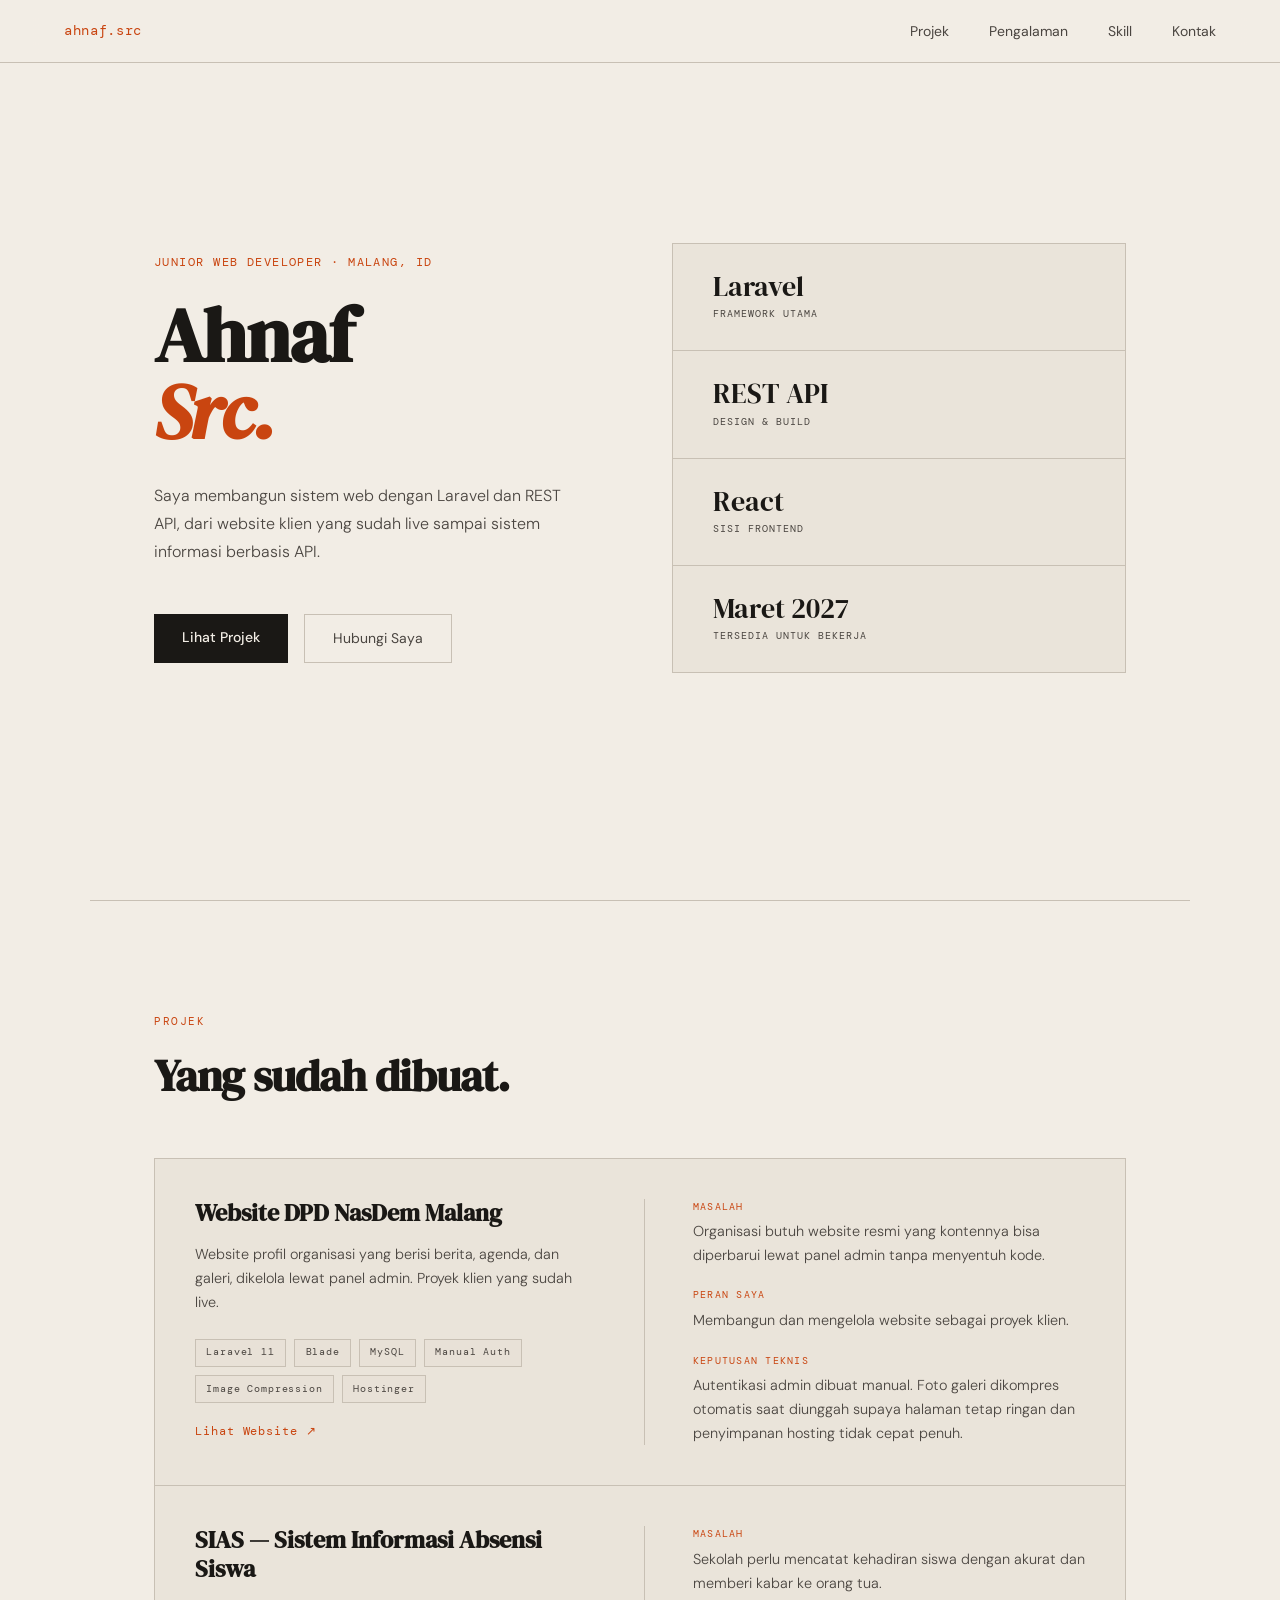
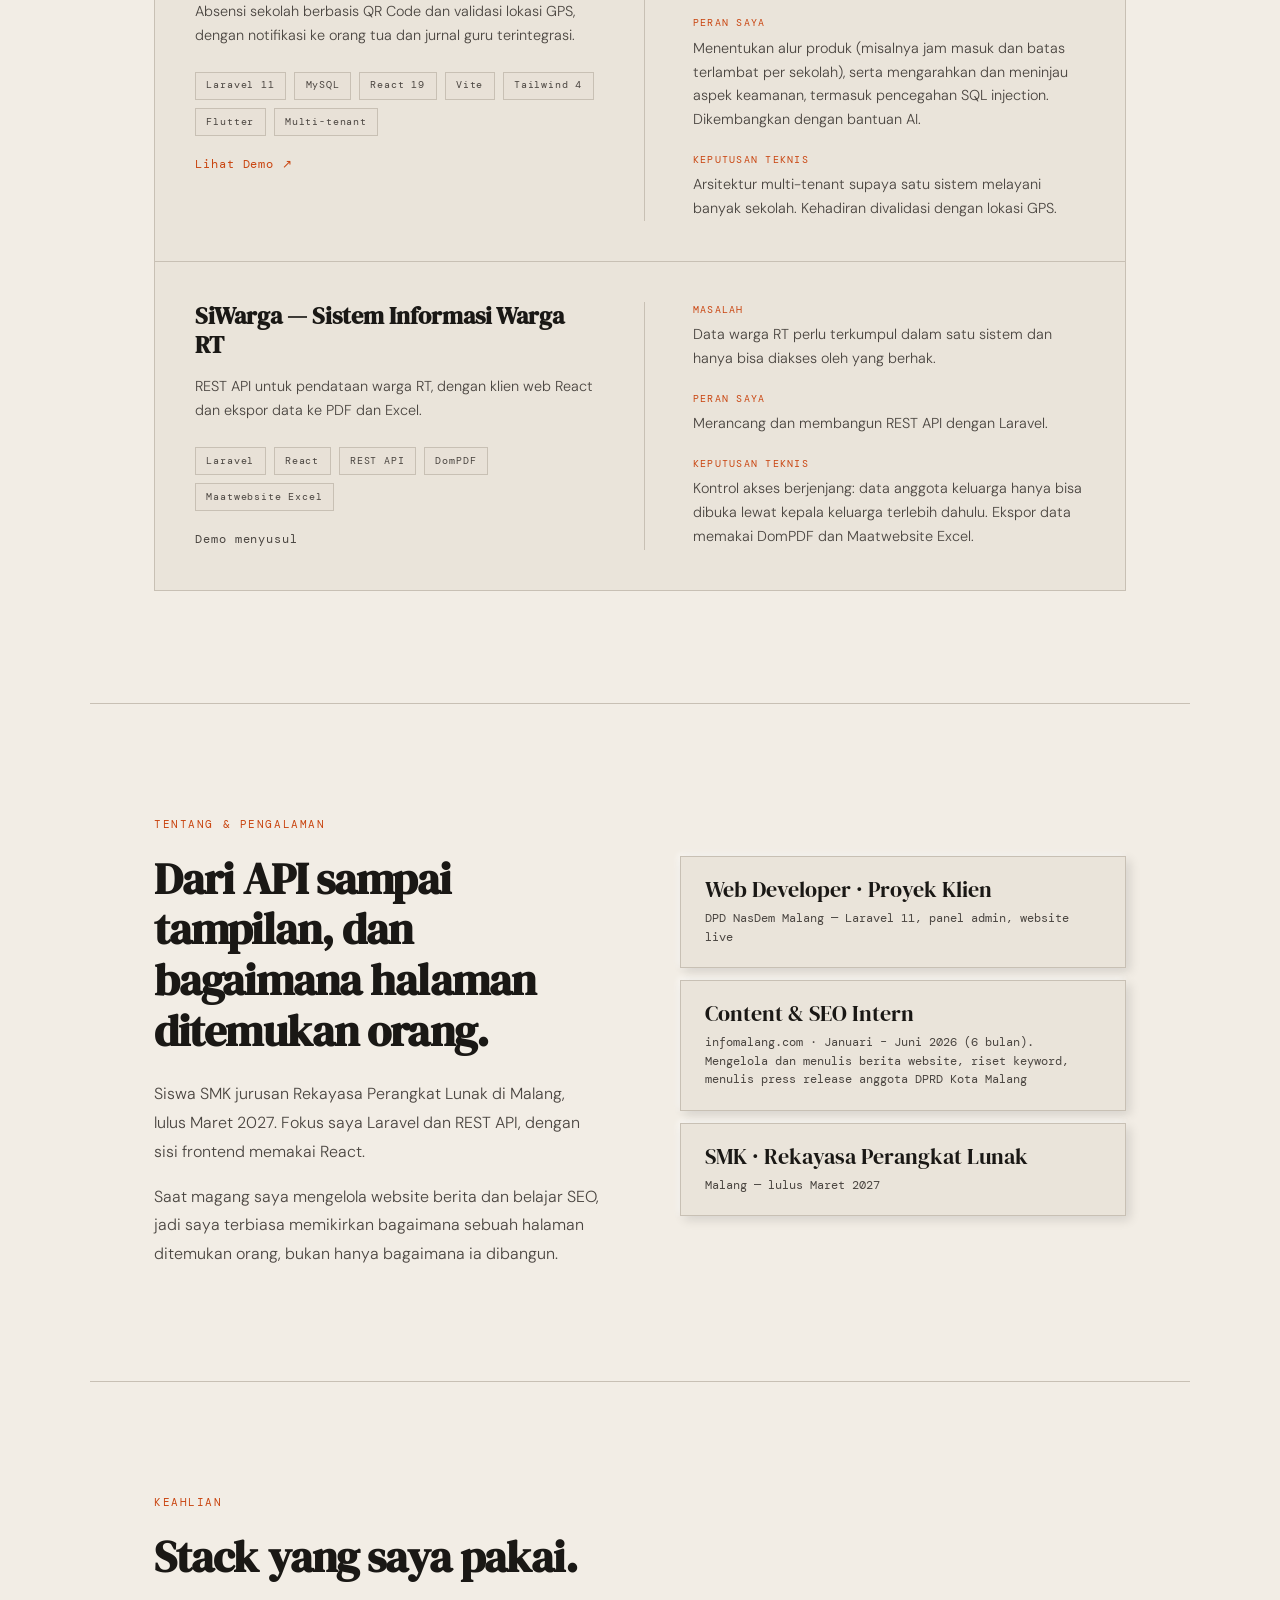
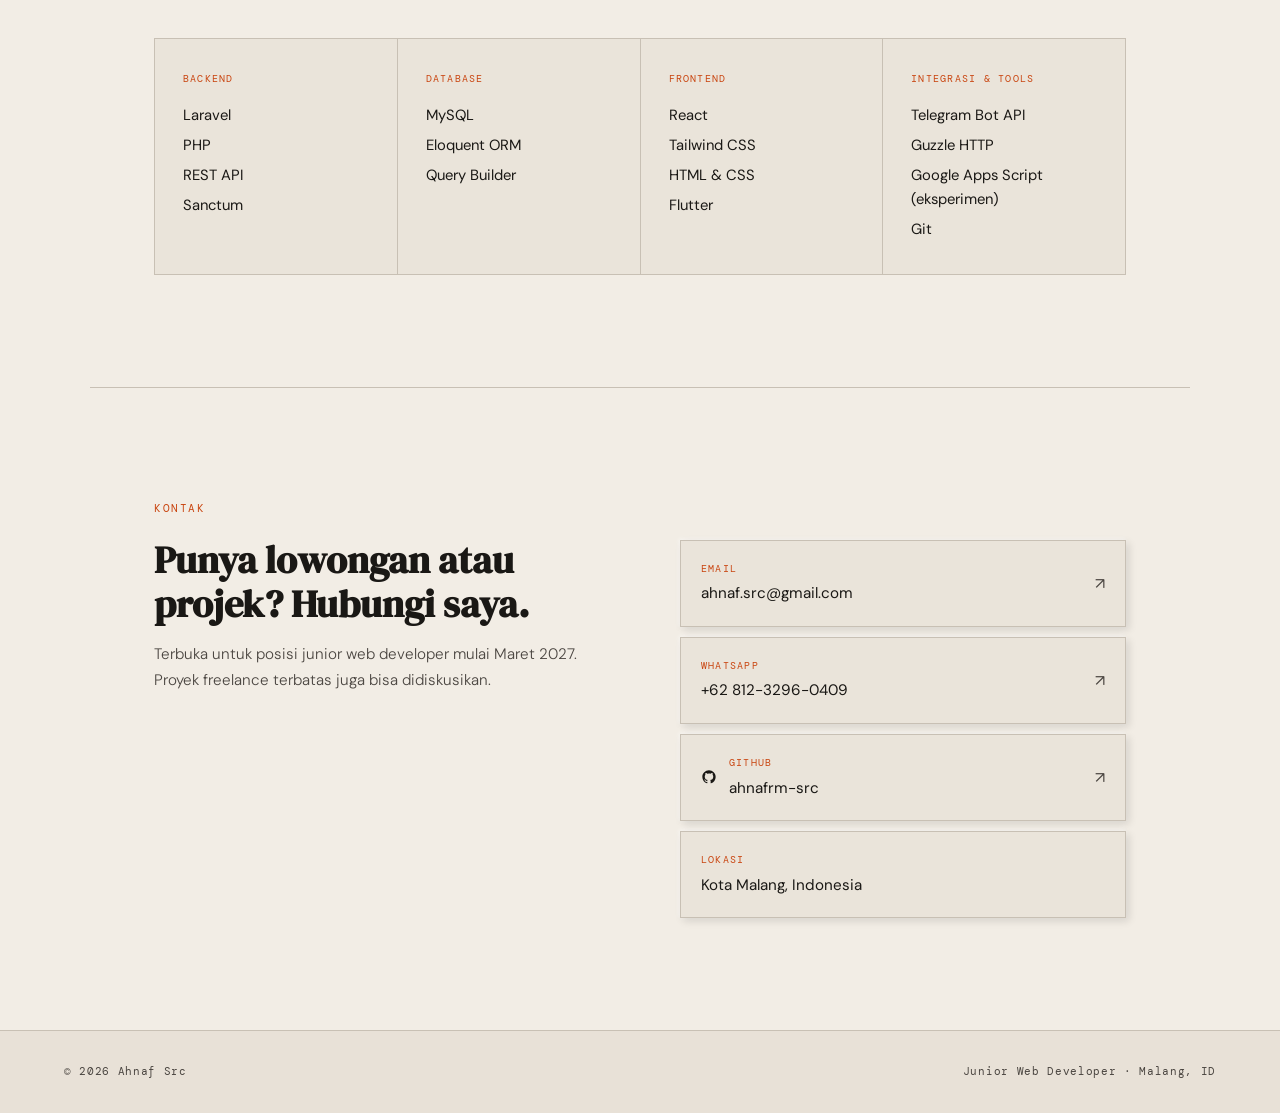
==== index.html @ ee0027e0 "Remove unused project images and update text" ====
<!DOCTYPE html>
<html lang="id">
<head>
  <meta charset="UTF-8" />
  <meta name="viewport" content="width=device-width, initial-scale=1.0" />
  <title>Ahnaf Src — Junior Web Developer</title>
  <link rel="icon" href="data:image/svg+xml,%3Csvg xmlns='http://www.w3.org/2000/svg' viewBox='0 0 32 32'%3E%3Crect width='32' height='32' fill='%23C94510'/%3E%3Ctext x='16' y='23' font-size='20' text-anchor='middle' fill='%23F2EDE5' font-family='serif'%3Ea%3C/text%3E%3C/svg%3E">
  <meta name="theme-color" content="#F2EDE5">
  <link href="https://fonts.googleapis.com/css2?family=DM+Serif+Display:ital@0;1&family=DM+Mono:wght@400;500&family=DM+Sans:ital,opsz,wght@0,9..40,300;0,9..40,400;0,9..40,500;1,9..40,300&display=swap" rel="stylesheet">
  <meta name="description" content="Ahnaf — Junior Web Developer dari Malang. Membangun sistem web dengan Laravel dan REST API. Tersedia untuk bekerja mulai Maret 2027.">
  <link rel="canonical" href="https://ahnafrm-src.github.io/portofolio/">
  <meta property="og:type" content="website">
  <meta property="og:url" content="https://ahnafrm-src.github.io/portofolio/">
  <meta property="og:title" content="Ahnaf Src — Junior Web Developer">
  <meta property="og:description" content="Junior Web Developer · Laravel · REST API · Malang, ID">
  <!-- TODO: buat gambar 1200x630 (nama + "Junior Web Developer"), simpan sebagai og-image.png di folder yang sama, lalu hapus tanda komentar baris di bawah.
  <meta property="og:image" content="https://ahnafrm-src.github.io/portofolio/og-image.png">
  <meta name="twitter:card" content="summary_large_image">
  -->
  <link rel="stylesheet" href="style.css">
</head>
<body>

  <nav>
    <a class="nav-logo" href="#home">ahnaf.src</a>
    <div class="nav-links">
      <a href="#projects">Projek</a>
      <a href="#experience">Pengalaman</a>
      <a href="#skills">Skill</a>
      <a href="#contact">Kontak</a>
    </div>
    <button class="hamburger" id="hamburger" aria-label="Toggle menu">
      <span></span><span></span><span></span>
    </button>
  </nav>

  <div class="mobile-menu" id="mobileMenu">
    <a href="#projects" class="mobile-link">Projek</a>
    <a href="#experience" class="mobile-link">Pengalaman</a>
    <a href="#skills" class="mobile-link">Skill</a>
    <a href="#contact" class="mobile-link">Kontak</a>
  </div>

  <!-- HERO -->
  <section id="home">
    <div class="hero-left">
      <p class="hero-label">Junior Web Developer · Malang, ID</p>
      <h1 class="hero-name">
        Ahnaf
        <em>Src.</em>
      </h1>
      <p class="hero-desc">Saya membangun sistem web dengan Laravel dan REST API, dari website klien yang sudah live sampai sistem informasi berbasis API.</p>
      <div class="hero-cta">
        <a href="#projects" class="btn-primary">Lihat Projek</a>
        <a href="#contact" class="btn-ghost">Hubungi Saya</a>
        <!-- TODO: kalau CV sudah ada, taruh file sebagai cv.pdf di folder ini lalu hapus tanda komentar baris di bawah.
        <a href="cv.pdf" class="btn-ghost" download>Unduh CV</a>
        -->
      </div>
    </div>

    <div class="hero-right">
      <div class="hero-stat">
        <div class="hero-stat-num">Laravel</div>
        <div class="hero-stat-label">Framework Utama</div>
      </div>
      <div class="hero-stat">
        <div class="hero-stat-num">REST API</div>
        <div class="hero-stat-label">Design & Build</div>
      </div>
      <div class="hero-stat">
        <div class="hero-stat-num">React</div>
        <div class="hero-stat-label">Sisi Frontend</div>
      </div>
      <div class="hero-stat">
        <div class="hero-stat-num">Maret 2027</div>
        <div class="hero-stat-label">Tersedia untuk Bekerja</div>
      </div>
    </div>
  </section>

  <div class="divider"></div>

  <!-- PROJECTS -->
  <section id="projects">
    <div class="projects-header reveal">
      <div>
        <p class="section-label">Projek</p>
        <h2 class="section-title">Yang sudah dibuat.</h2>
      </div>
    </div>
    <div class="projects-grid reveal">

      <article class="project-card">
        <div class="project-main">
          <h3 class="project-title">Website DPD NasDem Malang</h3>
          <p class="project-desc">Website profil organisasi yang berisi berita, agenda, dan galeri, dikelola lewat panel admin. Proyek klien yang sudah live.</p>
          <div class="project-tags">
            <span class="tag">Laravel 11</span>
            <span class="tag">Blade</span>
            <span class="tag">MySQL</span>
            <span class="tag">Manual Auth</span>
            <span class="tag">Image Compression</span>
            <span class="tag">Hostinger</span>
          </div>
          <a href="https://nasdemkotamalang.com/" target="_blank" rel="noopener" class="project-link">Lihat Website ↗</a>
        </div>
        <dl class="project-meta">
          <div>
            <dt>Masalah</dt>
            <dd>Organisasi butuh website resmi yang kontennya bisa diperbarui lewat panel admin tanpa menyentuh kode.</dd>
          </div>
          <div>
            <dt>Peran saya</dt>
            <dd>Membangun dan mengelola website sebagai proyek klien.</dd>
          </div>
          <div>
            <dt>Keputusan teknis</dt>
            <dd>Autentikasi admin dibuat manual. Foto galeri dikompres otomatis saat diunggah supaya halaman tetap ringan dan penyimpanan hosting tidak cepat penuh.</dd>
          </div>
        </dl>
      </article>

      <article class="project-card">
        <div class="project-main">
          <h3 class="project-title">SIAS — Sistem Informasi Absensi Siswa</h3>
          <p class="project-desc">Absensi sekolah berbasis QR Code dan validasi lokasi GPS, dengan notifikasi ke orang tua dan jurnal guru terintegrasi.</p>
          <div class="project-tags">
            <span class="tag">Laravel 11</span>
            <span class="tag">MySQL</span>
            <span class="tag">React 19</span>
            <span class="tag">Vite</span>
            <span class="tag">Tailwind 4</span>
            <span class="tag">Flutter</span>
            <span class="tag">Multi-tenant</span>
          </div>
          <a href="https://sias-gilt.vercel.app" target="_blank" rel="noopener" class="project-link">Lihat Demo ↗</a>
        </div>
        <dl class="project-meta">
          <div>
            <dt>Masalah</dt>
            <dd>Sekolah perlu mencatat kehadiran siswa dengan akurat dan memberi kabar ke orang tua.</dd>
          </div>
          <div>
            <dt>Peran saya</dt>
            <dd>Menentukan alur produk (misalnya jam masuk dan batas terlambat per sekolah), serta mengarahkan dan meninjau aspek keamanan, termasuk pencegahan SQL injection. Dikembangkan dengan bantuan AI.</dd>
          </div>
          <div>
            <dt>Keputusan teknis</dt>
            <dd>Arsitektur multi-tenant supaya satu sistem melayani banyak sekolah. Kehadiran divalidasi dengan lokasi GPS.</dd>
          </div>
        </dl>
      </article>

      <article class="project-card">
        <div class="project-main">
          <h3 class="project-title">SiWarga — Sistem Informasi Warga RT</h3>
          <p class="project-desc">REST API untuk pendataan warga RT, dengan klien web React dan ekspor data ke PDF dan Excel.</p>
          <div class="project-tags">
            <span class="tag">Laravel</span>
            <span class="tag">React</span>
            <span class="tag">REST API</span>
            <span class="tag">DomPDF</span>
            <span class="tag">Maatwebsite Excel</span>
          </div>
          <span class="project-status">Demo menyusul</span>
        </div>
        <dl class="project-meta">
          <div>
            <dt>Masalah</dt>
            <dd>Data warga RT perlu terkumpul dalam satu sistem dan hanya bisa diakses oleh yang berhak.</dd>
          </div>
          <div>
            <dt>Peran saya</dt>
            <dd>Merancang dan membangun REST API dengan Laravel.</dd>
          </div>
          <div>
            <dt>Keputusan teknis</dt>
            <dd>Kontrol akses berjenjang: data anggota keluarga hanya bisa dibuka lewat kepala keluarga terlebih dahulu. Ekspor data memakai DomPDF dan Maatwebsite Excel.</dd>
          </div>
        </dl>
      </article>

    </div>
  </section>

  <div class="divider"></div>

  <!-- ABOUT + EXPERIENCE -->
  <section id="experience">
    <div class="about-left reveal">
      <p class="section-label">Tentang & Pengalaman</p>
      <h2 class="section-title">Dari API sampai tampilan, dan bagaimana halaman ditemukan orang.</h2>
      <p class="about-text">Siswa SMK jurusan Rekayasa Perangkat Lunak di Malang, lulus Maret 2027. Fokus saya Laravel dan REST API, dengan sisi frontend memakai React.</p>
      <p class="about-text">Saat magang saya mengelola website berita dan belajar SEO, jadi saya terbiasa memikirkan bagaimana sebuah halaman ditemukan orang, bukan hanya bagaimana ia dibangun.</p>
    </div>
    <div class="about-right reveal">
      <div class="stat-row">
        <div class="stat-item">
          <div class="stat-number">Web Developer · Proyek Klien</div>
          <div class="stat-desc">DPD NasDem Malang — Laravel 11, panel admin, website live</div>
        </div>
        <div class="stat-item">
          <div class="stat-number">Content & SEO Intern</div>
          <div class="stat-desc">infomalang.com · Januari – Juni 2026 (6 bulan). Mengelola dan menulis berita website, riset keyword, menulis press release anggota DPRD Kota Malang</div>
        </div>
        <div class="stat-item">
          <div class="stat-number">SMK · Rekayasa Perangkat Lunak</div>
          <div class="stat-desc">Malang — lulus Maret 2027</div>
        </div>
      </div>
    </div>
  </section>

  <div class="divider"></div>

  <!-- SKILLS -->
  <section id="skills">
    <div class="skills-header reveal">
      <p class="section-label">Keahlian</p>
      <h2 class="section-title">Stack yang saya pakai.</h2>
    </div>
    <div class="skills-grid reveal">
      <div class="skill-card">
        <p class="skill-category">Backend</p>
        <div class="skill-items">
          <span class="skill-item">Laravel</span>
          <span class="skill-item">PHP</span>
          <span class="skill-item">REST API</span>
          <span class="skill-item">Sanctum</span>
        </div>
      </div>
      <div class="skill-card">
        <p class="skill-category">Database</p>
        <div class="skill-items">
          <span class="skill-item">MySQL</span>
          <span class="skill-item">Eloquent ORM</span>
          <span class="skill-item">Query Builder</span>
        </div>
      </div>
      <div class="skill-card">
        <p class="skill-category">Frontend</p>
        <div class="skill-items">
          <span class="skill-item">React</span>
          <span class="skill-item">Tailwind CSS</span>
          <span class="skill-item">HTML & CSS</span>
          <span class="skill-item">Flutter</span>
        </div>
      </div>
      <div class="skill-card">
        <p class="skill-category">Integrasi & Tools</p>
        <div class="skill-items">
          <span class="skill-item">Telegram Bot API</span>
          <span class="skill-item">Guzzle HTTP</span>
          <span class="skill-item">Google Apps Script (eksperimen)</span>
          <span class="skill-item">Git</span>
        </div>
      </div>
    </div>
  </section>

  <div class="divider"></div>

  <!-- CONTACT -->
  <section id="contact">
    <div class="reveal">
      <p class="section-label">Kontak</p>
      <h2 class="contact-title">Punya lowongan atau projek? Hubungi saya.</h2>
      <p class="contact-sub">Terbuka untuk posisi junior web developer mulai Maret 2027. Proyek freelance terbatas juga bisa didiskusikan.</p>
    </div>
    <div class="contact-links reveal">

      <a href="mailto:ahnaf.src@gmail.com" class="contact-link">
        <div>
          <span class="link-label">Email</span>
          <span class="link-value">ahnaf.src@gmail.com</span>
        </div>
        <span class="link-arrow">↗</span>
      </a>

      <a href="https://wa.me/6281232960409" target="_blank" rel="noopener" class="contact-link">
        <div>
          <span class="link-label">WhatsApp</span>
          <span class="link-value">+62 812-3296-0409</span>
        </div>
        <span class="link-arrow">↗</span>
      </a>

      <a href="https://github.com/ahnafrm-src" target="_blank" rel="noopener" class="contact-link">
        <div style="display:flex;align-items:center;gap:0.75rem;">
          <svg width="16" height="16" viewBox="0 0 24 24" fill="currentColor"><path d="M12 2C6.477 2 2 6.477 2 12c0 4.418 2.865 8.166 6.839 9.489.5.092.682-.217.682-.482 0-.237-.009-.868-.013-1.703-2.782.604-3.369-1.342-3.369-1.342-.454-1.155-1.11-1.463-1.11-1.463-.908-.62.069-.608.069-.608 1.003.07 1.531 1.03 1.531 1.03.892 1.529 2.341 1.087 2.91.832.092-.647.35-1.088.636-1.338-2.22-.253-4.555-1.11-4.555-4.943 0-1.091.39-1.984 1.029-2.683-.103-.253-.446-1.27.098-2.647 0 0 .84-.269 2.75 1.025A9.578 9.578 0 0 1 12 6.836c.85.004 1.705.114 2.504.336 1.909-1.294 2.747-1.025 2.747-1.025.546 1.377.202 2.394.1 2.647.64.699 1.028 1.592 1.028 2.683 0 3.842-2.339 4.687-4.566 4.935.359.309.678.919.678 1.852 0 1.336-.012 2.415-.012 2.743 0 .267.18.579.688.481C19.138 20.163 22 16.418 22 12c0-5.523-4.477-10-10-10z"/></svg>
          <div>
            <span class="link-label">GitHub</span>
            <span class="link-value">ahnafrm-src</span>
          </div>
        </div>
        <span class="link-arrow">↗</span>
      </a>

      <div class="contact-link" style="cursor:default;">
        <div>
          <span class="link-label">Lokasi</span>
          <span class="link-value">Kota Malang, Indonesia</span>
        </div>
      </div>

    </div>
  </section>

  <footer>
    <span class="footer-copy">© 2026 Ahnaf Src</span>
    <span class="footer-copy">Junior Web Developer · Malang, ID</span>
  </footer>

  <script src="script.js"></script>
</body>
</html>
---- style.css ----
*, *::before, *::after { box-sizing: border-box; margin: 0; padding: 0; }

:root {
  --bg: #F2EDE5;
  --bg2: #E8E1D7;
  --ink: #1A1815;
  --ink-muted: #4A4540;
  --accent: #C94510;
  --border: #C8C0B4;
  --card: #EAE4DA;
  --card-deep: #DDD5C8;
  --nav-bg: rgba(242, 237, 229, 0.92);
}

html { scroll-behavior: smooth; }

body {
  font-family: 'DM Sans', sans-serif;
  background: var(--bg);
  color: var(--ink);
  font-size: 16px;
  line-height: 1.6;
  -webkit-font-smoothing: antialiased;
  overflow-x: hidden;
}

nav {
  position: fixed; top: 0; left: 0; right: 0;
  z-index: 100;
  display: flex; justify-content: space-between; align-items: center;
  padding: 1.25rem 4rem;
  background: var(--nav-bg);
  backdrop-filter: blur(16px);
  -webkit-backdrop-filter: blur(16px);
  border-bottom: 1px solid var(--border);
}

.nav-logo {
  font-family: 'DM Mono', monospace;
  font-size: 0.85rem;
  letter-spacing: 0.05em;
  color: var(--accent);
  text-decoration: none;
}

.nav-links { display: flex; gap: 2.5rem; margin-left: auto; }
.nav-links a {
  font-size: 0.875rem;
  color: var(--ink-muted);
  text-decoration: none;
  transition: color 0.2s;
}
.nav-links a:hover { color: var(--ink); }

section { padding: 7rem 4rem; max-width: 1100px; margin: 0 auto; scroll-margin-top: 4rem; }

#home {
  min-height: 100vh;
  display: grid;
  grid-template-columns: 1fr 1fr;
  align-items: center;
  gap: 4rem;
  padding-top: 8rem;
  max-width: 1100px;
}

.hero-left { display: flex; flex-direction: column; }

.hero-label {
  font-family: 'DM Mono', monospace;
  font-size: 0.75rem;
  letter-spacing: 0.12em;
  color: var(--accent);
  text-transform: uppercase;
  margin-bottom: 1.5rem;
  opacity: 0;
  animation: fadeUp 0.6s 0.1s ease forwards;
}

.hero-name {
  font-family: 'DM Serif Display', serif;
  font-size: clamp(3.5rem, 6vw, 5.5rem);
  line-height: 1.0;
  letter-spacing: -0.02em;
  color: var(--ink);
  opacity: 0;
  animation: fadeUp 0.6s 0.2s ease forwards;
}

.hero-name em {
  font-style: italic;
  color: var(--accent);
  display: block;
}

.hero-desc {
  margin-top: 2rem;
  max-width: 420px;
  font-size: 1rem;
  font-weight: 300;
  color: var(--ink-muted);
  line-height: 1.75;
  opacity: 0;
  animation: fadeUp 0.6s 0.35s ease forwards;
}

.hero-cta {
  margin-top: 3rem;
  display: flex; flex-wrap: wrap; gap: 1rem;
  opacity: 0;
  animation: fadeUp 0.6s 0.5s ease forwards;
}

.hero-right {
  opacity: 0;
  animation: fadeUp 0.6s 0.4s ease forwards;
  display: flex;
  flex-direction: column;
  gap: 1px;
  background: var(--border);
  border: 1px solid var(--border);
}

.hero-stat {
  background: var(--card);
  padding: 1.75rem 2.5rem;
  transition: background 0.2s;
  position: relative;
  overflow: hidden;
}

.hero-stat::before {
  content: '';
  position: absolute;
  top: 0; left: 0;
  width: 3px; height: 100%;
  background: var(--accent);
  transform: scaleY(0);
  transform-origin: bottom;
  transition: transform 0.3s ease;
}

.hero-stat:hover::before { transform: scaleY(1); }
.hero-stat:hover { background: var(--card-deep); }

.hero-stat-num {
  font-family: 'DM Serif Display', serif;
  font-size: 1.75rem;
  color: var(--ink);
  line-height: 1;
}

.hero-stat-label {
  font-family: 'DM Mono', monospace;
  font-size: 0.62rem;
  color: var(--ink-muted);
  letter-spacing: 0.1em;
  text-transform: uppercase;
  margin-top: 0.4rem;
}

.btn-primary {
  display: inline-block;
  padding: 0.75rem 1.75rem;
  background: var(--ink);
  color: var(--bg);
  font-size: 0.875rem;
  font-weight: 500;
  text-decoration: none;
  transition: background 0.2s, transform 0.15s, color 0.2s;
}
.btn-primary:hover { background: var(--accent); color: #fff; transform: translateY(-1px); }

.btn-ghost {
  display: inline-block;
  padding: 0.75rem 1.75rem;
  border: 1px solid var(--border);
  color: var(--ink-muted);
  font-size: 0.875rem;
  text-decoration: none;
  transition: border-color 0.2s, color 0.2s;
}
.btn-ghost:hover { border-color: var(--ink); color: var(--ink); }

.divider {
  width: 100%; height: 1px;
  background: var(--border);
  max-width: 1100px;
  margin: 0 auto;
}

#experience {
  display: grid;
  grid-template-columns: 1fr 1fr;
  gap: 5rem;
  align-items: start;
}

.section-label {
  font-family: 'DM Mono', monospace;
  font-size: 0.7rem;
  letter-spacing: 0.14em;
  color: var(--accent);
  text-transform: uppercase;
  margin-bottom: 1.25rem;
}

.section-title {
  font-family: 'DM Serif Display', serif;
  font-size: clamp(2rem, 3.5vw, 2.75rem);
  line-height: 1.15;
  letter-spacing: -0.02em;
}

.about-text {
  font-size: 1rem;
  font-weight: 300;
  color: var(--ink-muted);
  line-height: 1.8;
  margin-top: 1.5rem;
}
.about-text + .about-text { margin-top: 1rem; }

.about-right { padding-top: 2.5rem; }

.stat-row { display: flex; flex-direction: column; gap: 0.75rem; }

.stat-item {
  padding: 1.25rem 1.5rem;
  background: var(--card);
  box-shadow:
    4px 4px 10px rgba(0,0,0,0.12),
    -2px -2px 6px rgba(255,255,255,0.6);
  border: 1px solid var(--border);
  transition: box-shadow 0.3s;
}

.stat-item:hover {
  box-shadow:
    inset 3px 3px 8px rgba(0,0,0,0.15),
    inset -2px -2px 5px rgba(255,255,255,0.5);
}

.stat-number {
  font-family: 'DM Serif Display', serif;
  font-size: 1.4rem;
  color: var(--ink);
  line-height: 1.2;
}

.stat-desc {
  font-family: 'DM Mono', monospace;
  font-size: 0.72rem;
  color: var(--ink-muted);
  margin-top: 0.4rem;
  line-height: 1.6;
}

.skills-header { margin-bottom: 3.5rem; }

.skills-grid {
  display: grid;
  grid-template-columns: repeat(4, 1fr);
  gap: 1px;
  background: var(--border);
  border: 1px solid var(--border);
}

.skill-card {
  background: var(--card);
  padding: 2rem 1.75rem;
  transition: background 0.25s;
  position: relative;
  overflow: hidden;
}

.skill-card::after {
  content: '';
  position: absolute;
  inset: 0;
  background: radial-gradient(circle at 50% 0%, rgba(201,69,16,0.07), transparent 70%);
  pointer-events: none;
  opacity: 0;
  transition: opacity 0.3s;
}

.skill-card:hover { background: var(--card-deep); }
.skill-card:hover::after { opacity: 1; }

.skill-category {
  font-family: 'DM Mono', monospace;
  font-size: 0.65rem;
  letter-spacing: 0.12em;
  color: var(--accent);
  text-transform: uppercase;
  margin-bottom: 1rem;
}

.skill-items { display: flex; flex-direction: column; gap: 0.4rem; }

.skill-item {
  font-size: 0.925rem;
  color: var(--ink);
}

.projects-header {
  display: flex;
  justify-content: space-between;
  align-items: flex-end;
  margin-bottom: 3.5rem;
}

.projects-grid {
  display: grid;
  grid-template-columns: 1fr;
  gap: 1px;
  background: var(--border);
  border: 1px solid var(--border);
}

.project-card {
  background: var(--card);
  padding: 2.5rem;
  display: grid;
  grid-template-columns: 1fr 1.1fr;
  gap: 2rem 3rem;
  transition: background 0.2s;
  position: relative;
  overflow: hidden;
}

.project-card:hover { background: var(--card-deep); }
.project-card::before {
  content: '';
  position: absolute;
  top: 0; left: 0; right: 0;
  height: 2px;
  background: var(--accent);
  transform: scaleX(0);
  transform-origin: left;
  transition: transform 0.3s ease;
}
.project-card:hover::before { transform: scaleX(1); }

.project-main {
  display: flex;
  flex-direction: column;
  gap: 1rem;
}

.project-shots {
  grid-column: 1 / -1;
  display: grid;
  grid-template-columns: repeat(2, 1fr);
  gap: 1.5rem;
}
.project-shots.single { grid-template-columns: 1fr; }
.project-shots figure { margin: 0; }

.shot {
  display: block;
  border: 1px solid var(--border);
  background: var(--bg2);
  text-decoration: none;
  transition: border-color 0.2s;
}
.shot:hover { border-color: var(--accent); }

.shot-bar {
  display: flex;
  gap: 6px;
  padding: 0.5rem 0.75rem;
  border-bottom: 1px solid var(--border);
  background: var(--bg2);
}
.shot-bar span {
  width: 8px; height: 8px;
  border-radius: 50%;
  background: var(--border);
}

.shot img {
  display: block;
  width: 100%;
  height: auto;
  aspect-ratio: 2 / 1;
  object-fit: cover;
  object-position: top;
}
.project-shots.single .shot img { aspect-ratio: 21 / 9; }

.project-shots figcaption {
  font-family: 'DM Mono', monospace;
  font-size: 0.65rem;
  letter-spacing: 0.1em;
  text-transform: uppercase;
  color: var(--ink-muted);
  margin-top: 0.6rem;
}

.project-title {
  font-family: 'DM Serif Display', serif;
  font-size: 1.5rem;
  line-height: 1.2;
}

.project-desc {
  font-size: 0.9rem;
  font-weight: 300;
  color: var(--ink-muted);
  line-height: 1.65;
}

.project-tags { display: flex; flex-wrap: wrap; gap: 0.5rem; margin-top: 0.5rem; }

.tag {
  font-family: 'DM Mono', monospace;
  font-size: 0.65rem;
  letter-spacing: 0.08em;
  padding: 0.3rem 0.65rem;
  border: 1px solid var(--border);
  color: var(--ink-muted);
  background: var(--bg2);
}

.project-link {
  display: inline-flex;
  align-items: center;
  font-family: 'DM Mono', monospace;
  font-size: 0.72rem;
  letter-spacing: 0.08em;
  color: var(--accent);
  text-decoration: none;
  margin-top: 0.25rem;
  transition: opacity 0.2s;
}
.project-link:hover { opacity: 0.7; }

.project-status {
  font-family: 'DM Mono', monospace;
  font-size: 0.72rem;
  letter-spacing: 0.08em;
  color: var(--ink-muted);
  margin-top: 0.25rem;
}

.project-meta {
  display: flex;
  flex-direction: column;
  gap: 1.25rem;
  padding-left: 3rem;
  border-left: 1px solid var(--border);
}

.project-meta dt {
  font-family: 'DM Mono', monospace;
  font-size: 0.65rem;
  letter-spacing: 0.12em;
  color: var(--accent);
  text-transform: uppercase;
  margin-bottom: 0.3rem;
}

.project-meta dd {
  font-size: 0.9rem;
  font-weight: 300;
  color: var(--ink-muted);
  line-height: 1.65;
}

#contact {
  display: grid;
  grid-template-columns: 1fr 1fr;
  gap: 5rem;
  align-items: start;
}

.contact-title {
  font-family: 'DM Serif Display', serif;
  font-size: clamp(2rem, 3vw, 2.5rem);
  line-height: 1.15;
  margin-top: 1.25rem;
}

.contact-sub {
  margin-top: 1rem;
  font-size: 0.95rem;
  font-weight: 300;
  color: var(--ink-muted);
  line-height: 1.7;
}

.contact-links { display: flex; flex-direction: column; gap: 0.6rem; padding-top: 2.5rem; }

.contact-link {
  display: flex;
  align-items: center;
  gap: 1rem;
  text-decoration: none;
  color: var(--ink);
  padding: 1.25rem 1.25rem;
  background: var(--card);
  box-shadow:
    3px 3px 8px rgba(0,0,0,0.12),
    -1px -1px 4px rgba(255,255,255,0.6);
  border: 1px solid var(--border);
  transition: all 0.25s;
}

.contact-link:hover {
  box-shadow:
    inset 3px 3px 8px rgba(0,0,0,0.15),
    inset -1px -1px 4px rgba(255,255,255,0.5);
  color: var(--accent);
}

.contact-link:hover .link-arrow { transform: translate(3px, -3px); color: var(--accent); }

.link-label {
  font-family: 'DM Mono', monospace;
  font-size: 0.65rem;
  letter-spacing: 0.12em;
  color: var(--accent);
  text-transform: uppercase;
  display: block;
  margin-bottom: 0.2rem;
}

.link-value { font-size: 0.95rem; font-weight: 400; }

.link-arrow {
  margin-left: auto;
  font-size: 1rem;
  color: var(--ink-muted);
  transition: transform 0.2s, color 0.2s;
  flex-shrink: 0;
}

footer {
  border-top: 1px solid var(--border);
  padding: 2rem 4rem;
  display: flex;
  justify-content: space-between;
  align-items: center;
  background: var(--bg2);
}

.footer-copy {
  font-family: 'DM Mono', monospace;
  font-size: 0.7rem;
  color: var(--ink-muted);
  letter-spacing: 0.06em;
}

@keyframes fadeUp {
  from { opacity: 0; transform: translateY(20px); }
  to   { opacity: 1; transform: translateY(0); }
}

.reveal {
  opacity: 0;
  transform: translateY(24px);
  transition: opacity 0.6s ease, transform 0.6s ease;
}
.reveal.visible { opacity: 1; transform: translateY(0); }

.hamburger {
  display: none;
  flex-direction: column;
  justify-content: center;
  gap: 5px;
  width: 36px; height: 36px;
  background: transparent;
  border: 1px solid var(--border);
  cursor: pointer;
  padding: 8px;
}
.hamburger span {
  display: block; width: 100%; height: 1.5px;
  background: var(--ink);
  transition: transform 0.3s, opacity 0.3s;
  transform-origin: center;
}
.hamburger.open span:nth-child(1) { transform: translateY(6.5px) rotate(45deg); }
.hamburger.open span:nth-child(2) { opacity: 0; }
.hamburger.open span:nth-child(3) { transform: translateY(-6.5px) rotate(-45deg); }

.mobile-menu {
  display: none;
  position: fixed;
  top: 61px; left: 0; right: 0;
  background: var(--bg);
  border-bottom: 1px solid var(--border);
  z-index: 99;
  flex-direction: column;
  padding: 1.5rem;
}
.mobile-menu.open { display: flex; }
.mobile-menu a {
  font-size: 1.1rem;
  color: var(--ink-muted);
  text-decoration: none;
  padding: 1rem 0;
  border-bottom: 1px solid var(--border);
  transition: color 0.2s;
}
.mobile-menu a:last-child { border-bottom: none; }
.mobile-menu a:hover { color: var(--ink); }

@media (max-width: 900px) {
  .project-card { grid-template-columns: 1fr; gap: 2rem; }
  .project-shots { grid-template-columns: 1fr; }
  .project-meta { padding-left: 0; border-left: none; border-top: 1px solid var(--border); padding-top: 1.5rem; }
}

@media (max-width: 768px) {
  nav { padding: 1.25rem 1.5rem; }
  .nav-links { display: none; }
  .hamburger { display: flex; }
  section { padding: 5rem 1.5rem; }
  #home { grid-template-columns: 1fr; min-height: auto; padding-bottom: 4rem; }
  .hero-right { margin-top: 2rem; }
  #experience, #contact { grid-template-columns: 1fr; gap: 3rem; }
  .skills-grid { grid-template-columns: repeat(2, 1fr); }
  .project-card { padding: 1.75rem; }
  footer { padding: 1.5rem; flex-direction: column; gap: 0.75rem; text-align: center; }
}
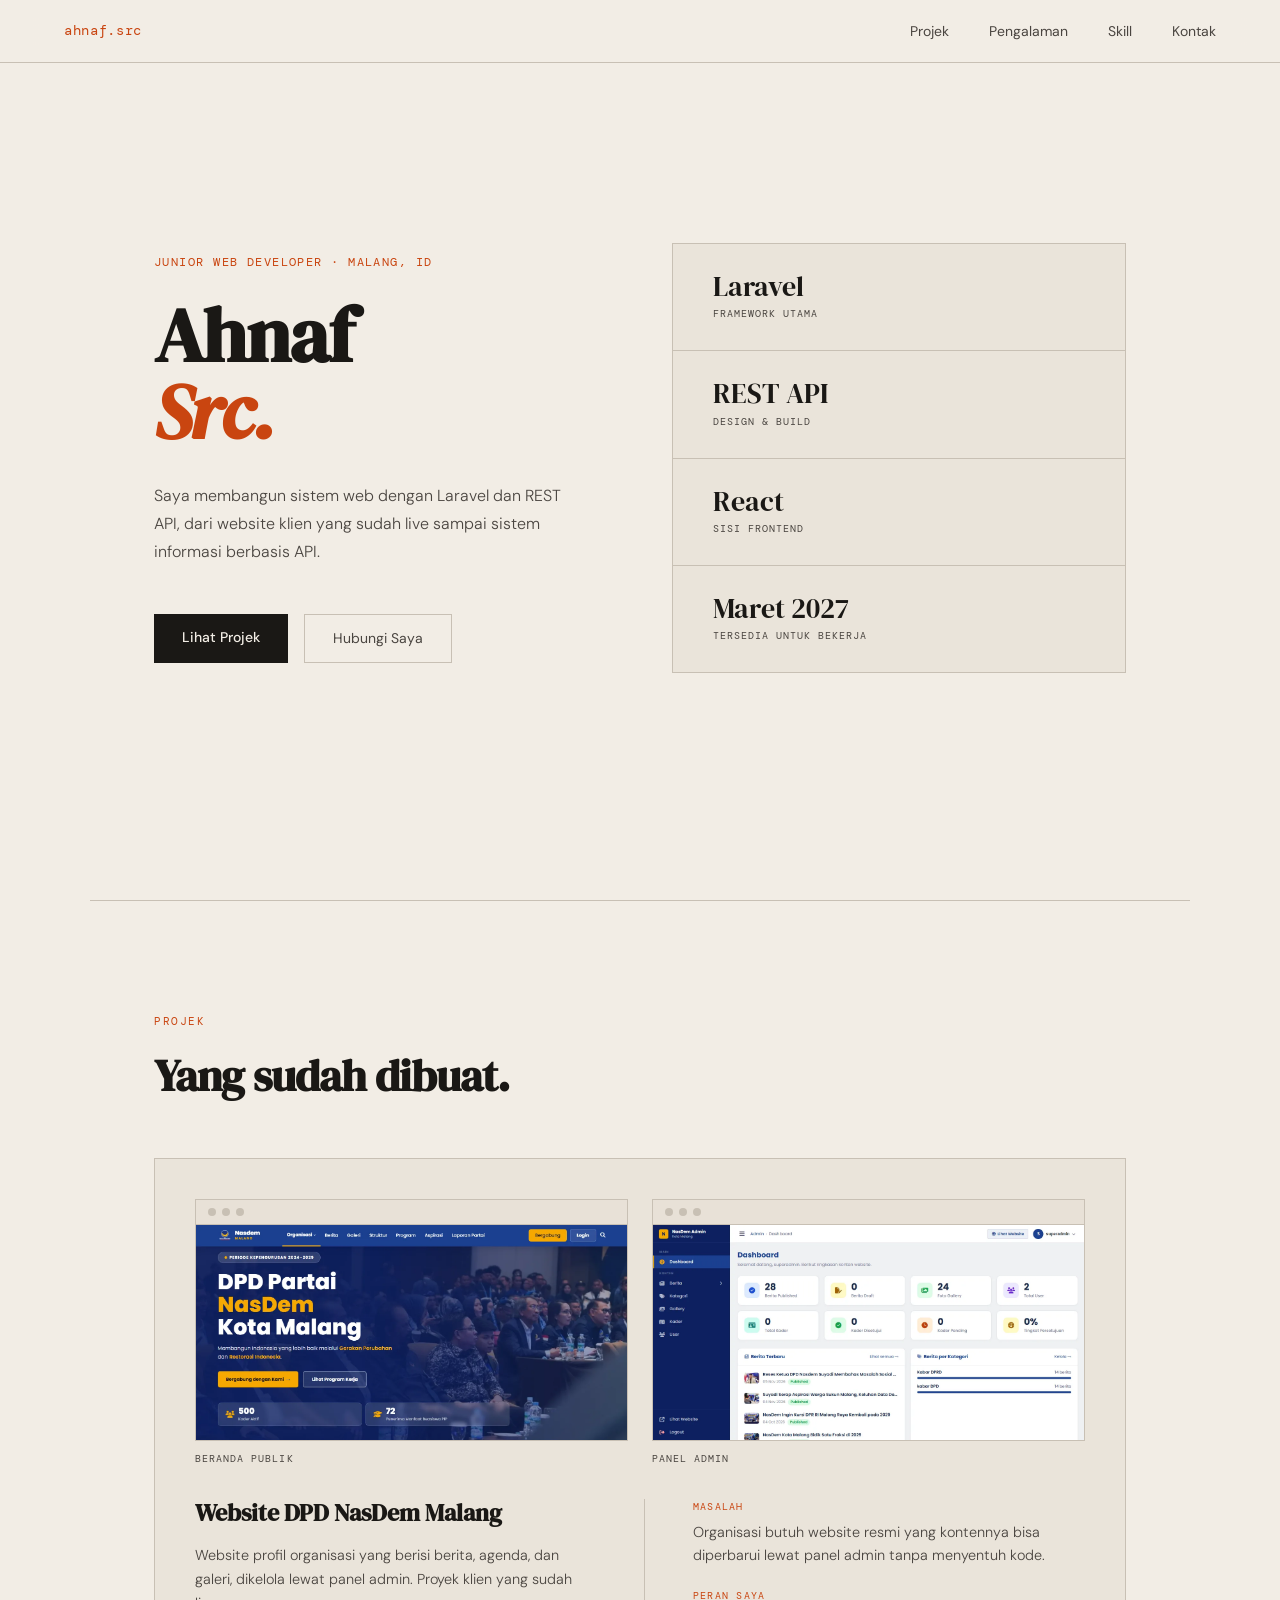
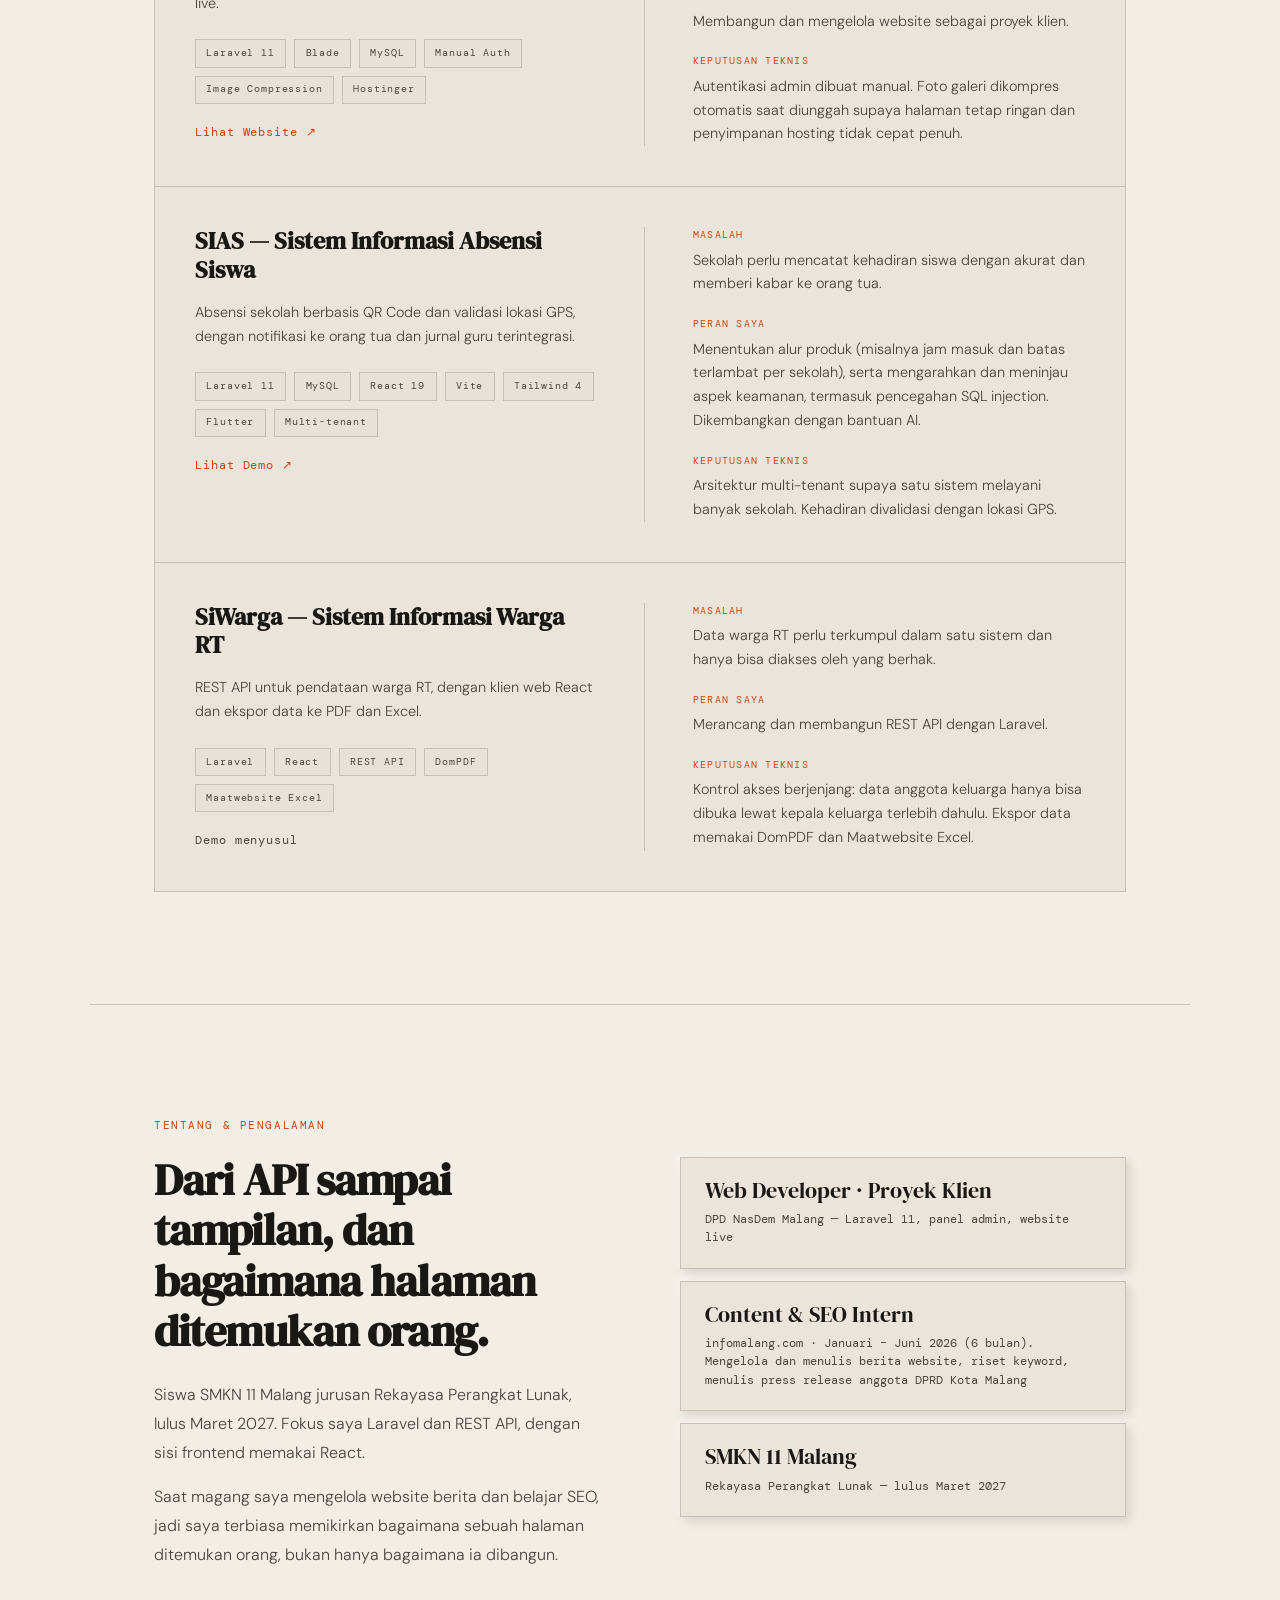
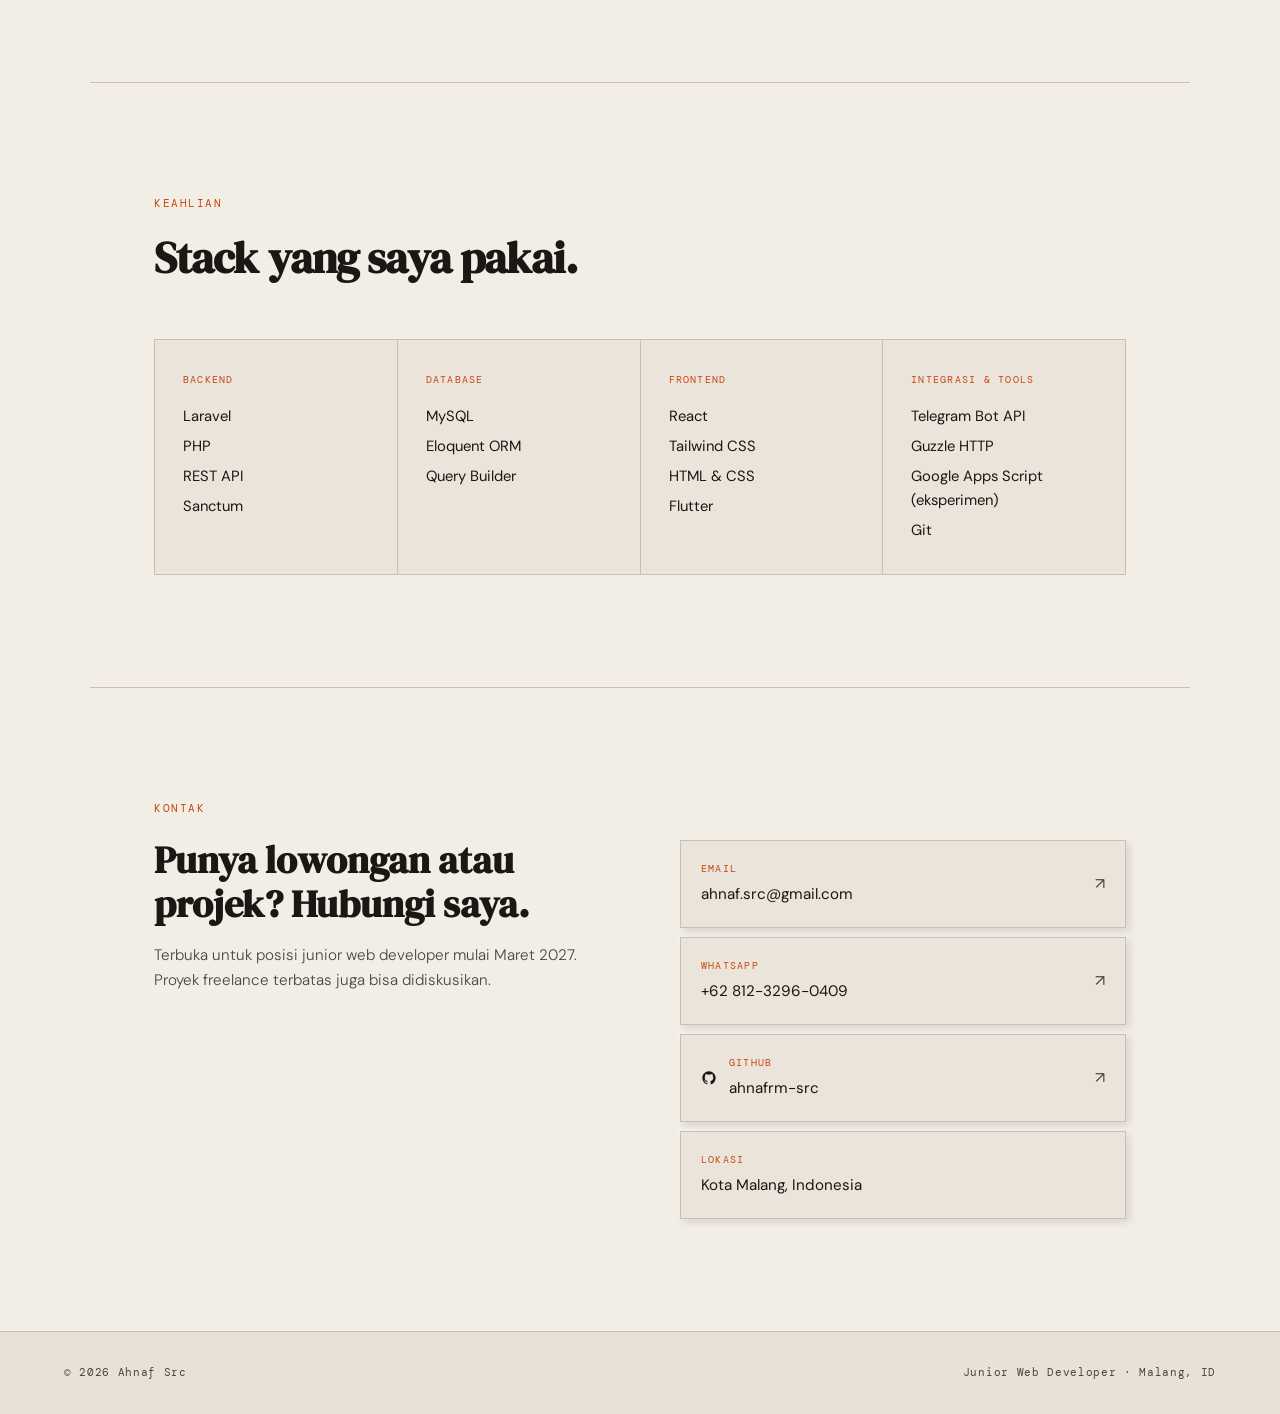
==== commit 4f7480f5: "Update project descriptions and fix HTML structure" ====
--- a/index.html
+++ b/index.html
@@ -92,6 +92,22 @@
     <div class="projects-grid reveal">
 
       <article class="project-card">
+        <div class="project-shots">
+          <figure>
+            <a class="shot" href="img/nasdem-beranda.webp" target="_blank" rel="noopener">
+              <div class="shot-bar"><span></span><span></span><span></span></div>
+              <img src="img/nasdem-beranda.webp" alt="Beranda website DPD Partai NasDem Kota Malang" width="1347" height="678" loading="lazy">
+            </a>
+            <figcaption>Beranda publik</figcaption>
+          </figure>
+          <figure>
+            <a class="shot" href="img/nasdem-admin.webp" target="_blank" rel="noopener">
+              <div class="shot-bar"><span></span><span></span><span></span></div>
+              <img src="img/nasdem-admin.webp" alt="Dashboard panel admin website DPD NasDem Malang" width="1346" height="681" loading="lazy">
+            </a>
+            <figcaption>Panel admin</figcaption>
+          </figure>
+        </div>
         <div class="project-main">
           <h3 class="project-title">Website DPD NasDem Malang</h3>
           <p class="project-desc">Website profil organisasi yang berisi berita, agenda, dan galeri, dikelola lewat panel admin. Proyek klien yang sudah live.</p>
@@ -122,6 +138,18 @@
       </article>
 
       <article class="project-card">
+        <!-- TODO: screenshot SIAS (WAJIB data fiktif, tanpa nama siswa asli). Simpan di img/, sesuaikan nama file, lalu hapus tanda komentar ini.
+        Untuk dua gambar berdampingan: hapus kata "single" dan gandakan blok <figure>.
+        <div class="project-shots single">
+          <figure>
+            <a class="shot" href="img/sias-dashboard.webp" target="_blank" rel="noopener">
+              <div class="shot-bar"><span></span><span></span><span></span></div>
+              <img src="img/sias-dashboard.webp" alt="Dashboard SIAS" loading="lazy">
+            </a>
+            <figcaption>Dashboard</figcaption>
+          </figure>
+        </div>
+        -->
         <div class="project-main">
           <h3 class="project-title">SIAS — Sistem Informasi Absensi Siswa</h3>
           <p class="project-desc">Absensi sekolah berbasis QR Code dan validasi lokasi GPS, dengan notifikasi ke orang tua dan jurnal guru terintegrasi.</p>
@@ -153,6 +181,18 @@
       </article>
 
       <article class="project-card">
+        <!-- TODO: screenshot SiWarga (WAJIB data fiktif, tanpa NIK/nama/alamat warga asli). Simpan di img/, sesuaikan nama file, lalu hapus tanda komentar ini.
+        Untuk dua gambar berdampingan: hapus kata "single" dan gandakan blok <figure>.
+        <div class="project-shots single">
+          <figure>
+            <a class="shot" href="img/siwarga-daftar-warga.webp" target="_blank" rel="noopener">
+              <div class="shot-bar"><span></span><span></span><span></span></div>
+              <img src="img/siwarga-daftar-warga.webp" alt="Daftar warga di SiWarga" loading="lazy">
+            </a>
+            <figcaption>Daftar warga</figcaption>
+          </figure>
+        </div>
+        -->
         <div class="project-main">
           <h3 class="project-title">SiWarga — Sistem Informasi Warga RT</h3>
           <p class="project-desc">REST API untuk pendataan warga RT, dengan klien web React dan ekspor data ke PDF dan Excel.</p>
@@ -191,7 +231,7 @@
     <div class="about-left reveal">
       <p class="section-label">Tentang & Pengalaman</p>
       <h2 class="section-title">Dari API sampai tampilan, dan bagaimana halaman ditemukan orang.</h2>
-      <p class="about-text">Siswa SMK jurusan Rekayasa Perangkat Lunak di Malang, lulus Maret 2027. Fokus saya Laravel dan REST API, dengan sisi frontend memakai React.</p>
+      <p class="about-text">Siswa SMKN 11 Malang jurusan Rekayasa Perangkat Lunak, lulus Maret 2027. Fokus saya Laravel dan REST API, dengan sisi frontend memakai React.</p>
       <p class="about-text">Saat magang saya mengelola website berita dan belajar SEO, jadi saya terbiasa memikirkan bagaimana sebuah halaman ditemukan orang, bukan hanya bagaimana ia dibangun.</p>
     </div>
     <div class="about-right reveal">
@@ -205,8 +245,8 @@
           <div class="stat-desc">infomalang.com · Januari – Juni 2026 (6 bulan). Mengelola dan menulis berita website, riset keyword, menulis press release anggota DPRD Kota Malang</div>
         </div>
         <div class="stat-item">
-          <div class="stat-number">SMK · Rekayasa Perangkat Lunak</div>
-          <div class="stat-desc">Malang — lulus Maret 2027</div>
+          <div class="stat-number">SMKN 11 Malang</div>
+          <div class="stat-desc">Rekayasa Perangkat Lunak — lulus Maret 2027</div>
         </div>
       </div>
     </div>
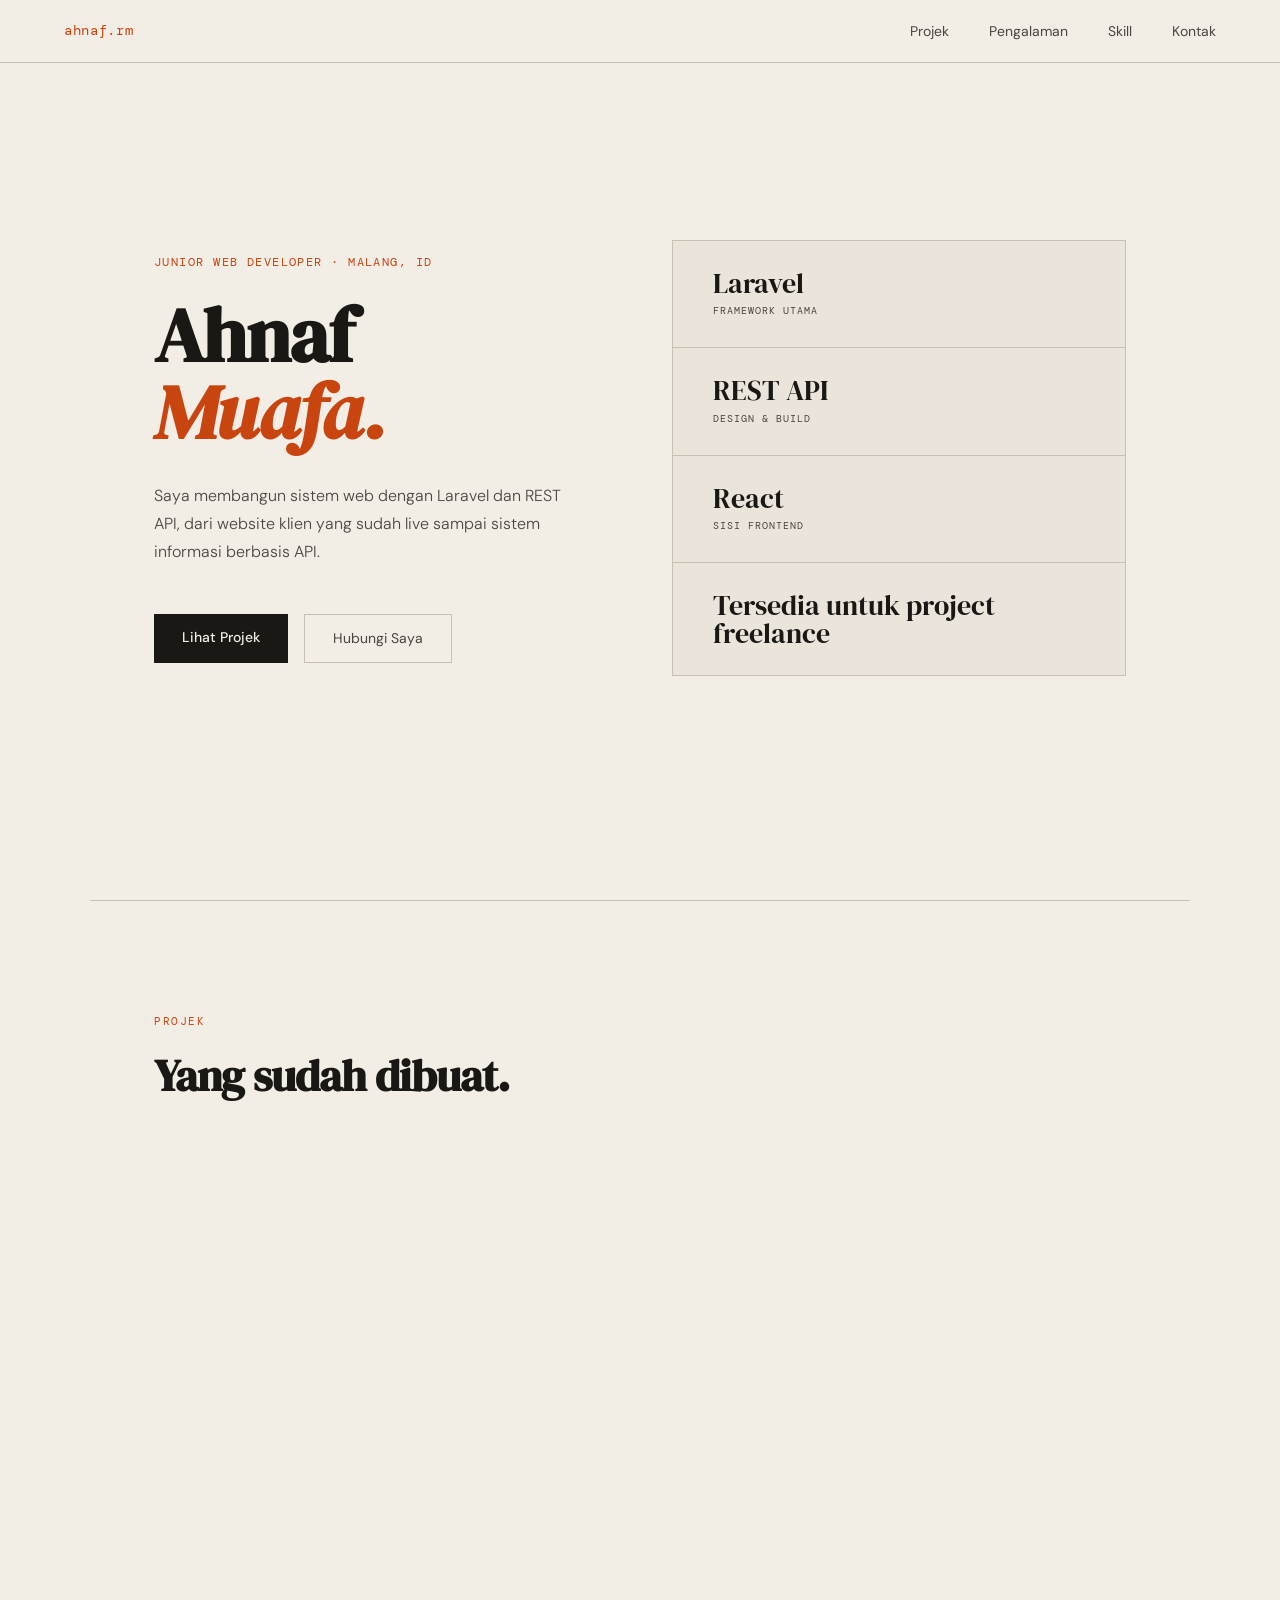
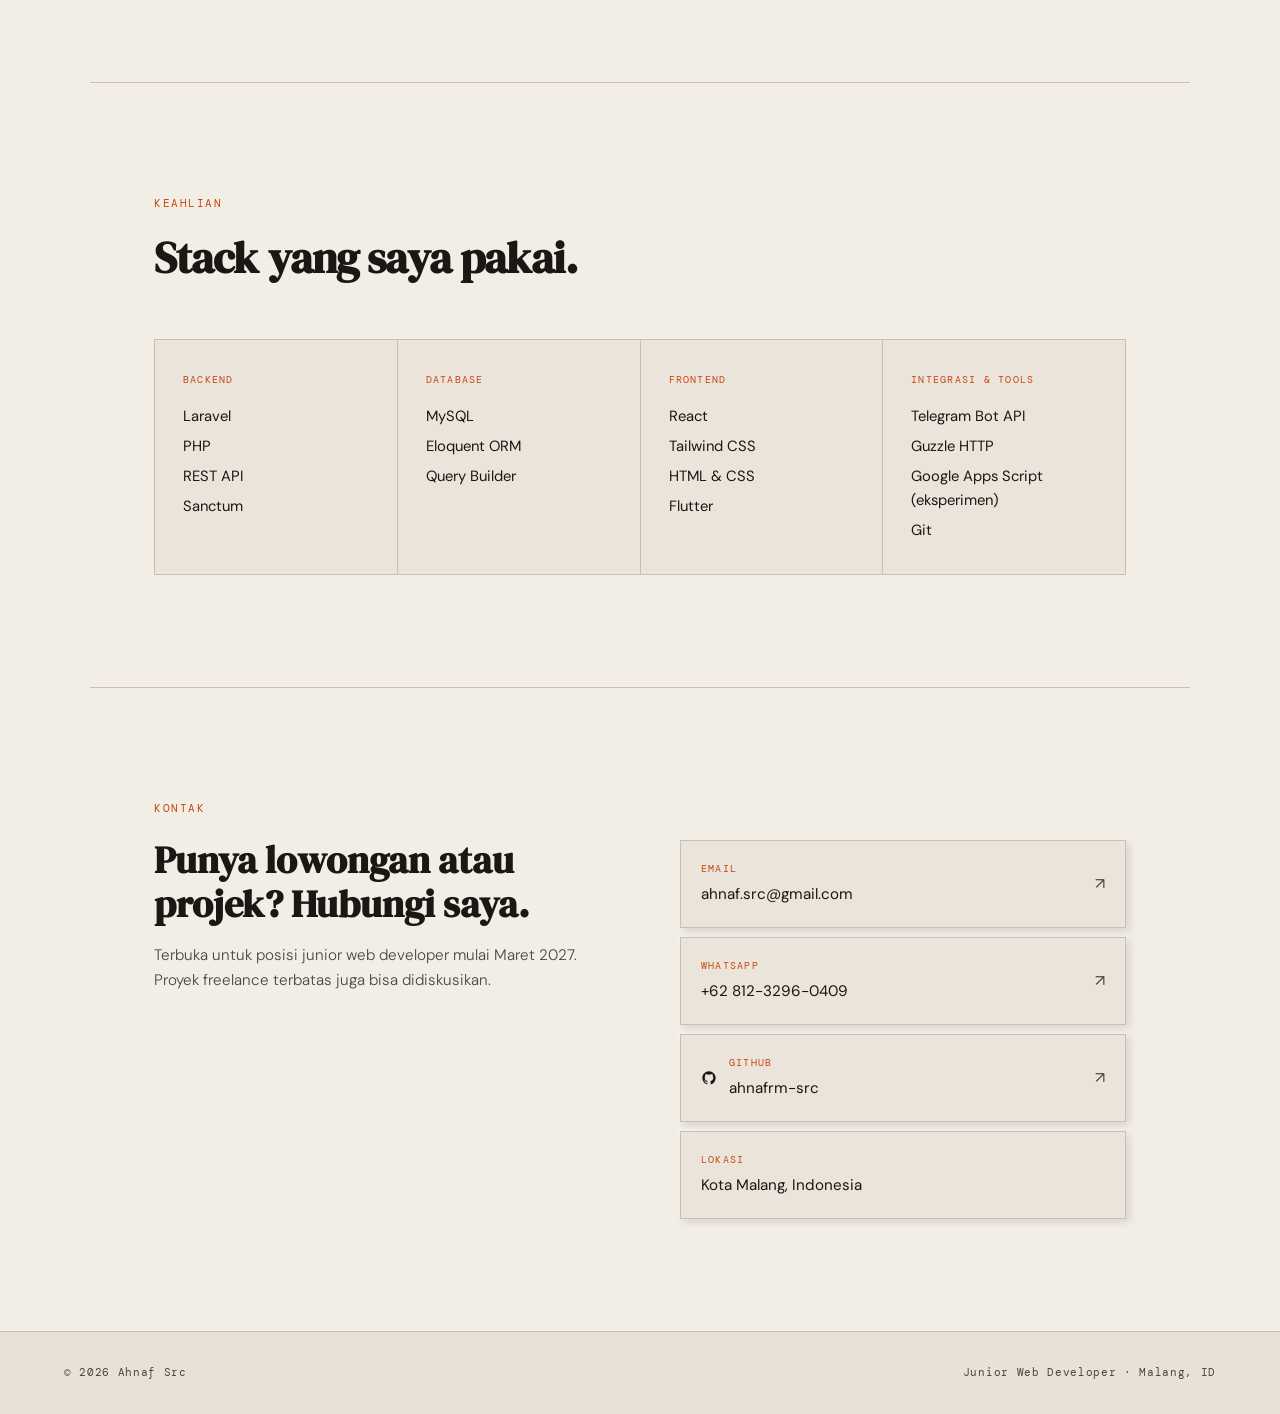
==== commit b30d0848: "Update navigation and hero section content" ====
--- a/index.html
+++ b/index.html
@@ -22,7 +22,7 @@
 <body>
 
   <nav>
-    <a class="nav-logo" href="#home">ahnaf.src</a>
+    <a class="nav-logo" href="#home">ahnaf.rm</a>
     <div class="nav-links">
       <a href="#projects">Projek</a>
       <a href="#experience">Pengalaman</a>
@@ -47,7 +47,7 @@
       <p class="hero-label">Junior Web Developer · Malang, ID</p>
       <h1 class="hero-name">
         Ahnaf
-        <em>Src.</em>
+        <em>Muafa.</em>
       </h1>
       <p class="hero-desc">Saya membangun sistem web dengan Laravel dan REST API, dari website klien yang sudah live sampai sistem informasi berbasis API.</p>
       <div class="hero-cta">
@@ -73,8 +73,7 @@
         <div class="hero-stat-label">Sisi Frontend</div>
       </div>
       <div class="hero-stat">
-        <div class="hero-stat-num">Maret 2027</div>
-        <div class="hero-stat-label">Tersedia untuk Bekerja</div>
+        <div class="hero-stat-num">Tersedia untuk project freelance</div>
       </div>
     </div>
   </section>
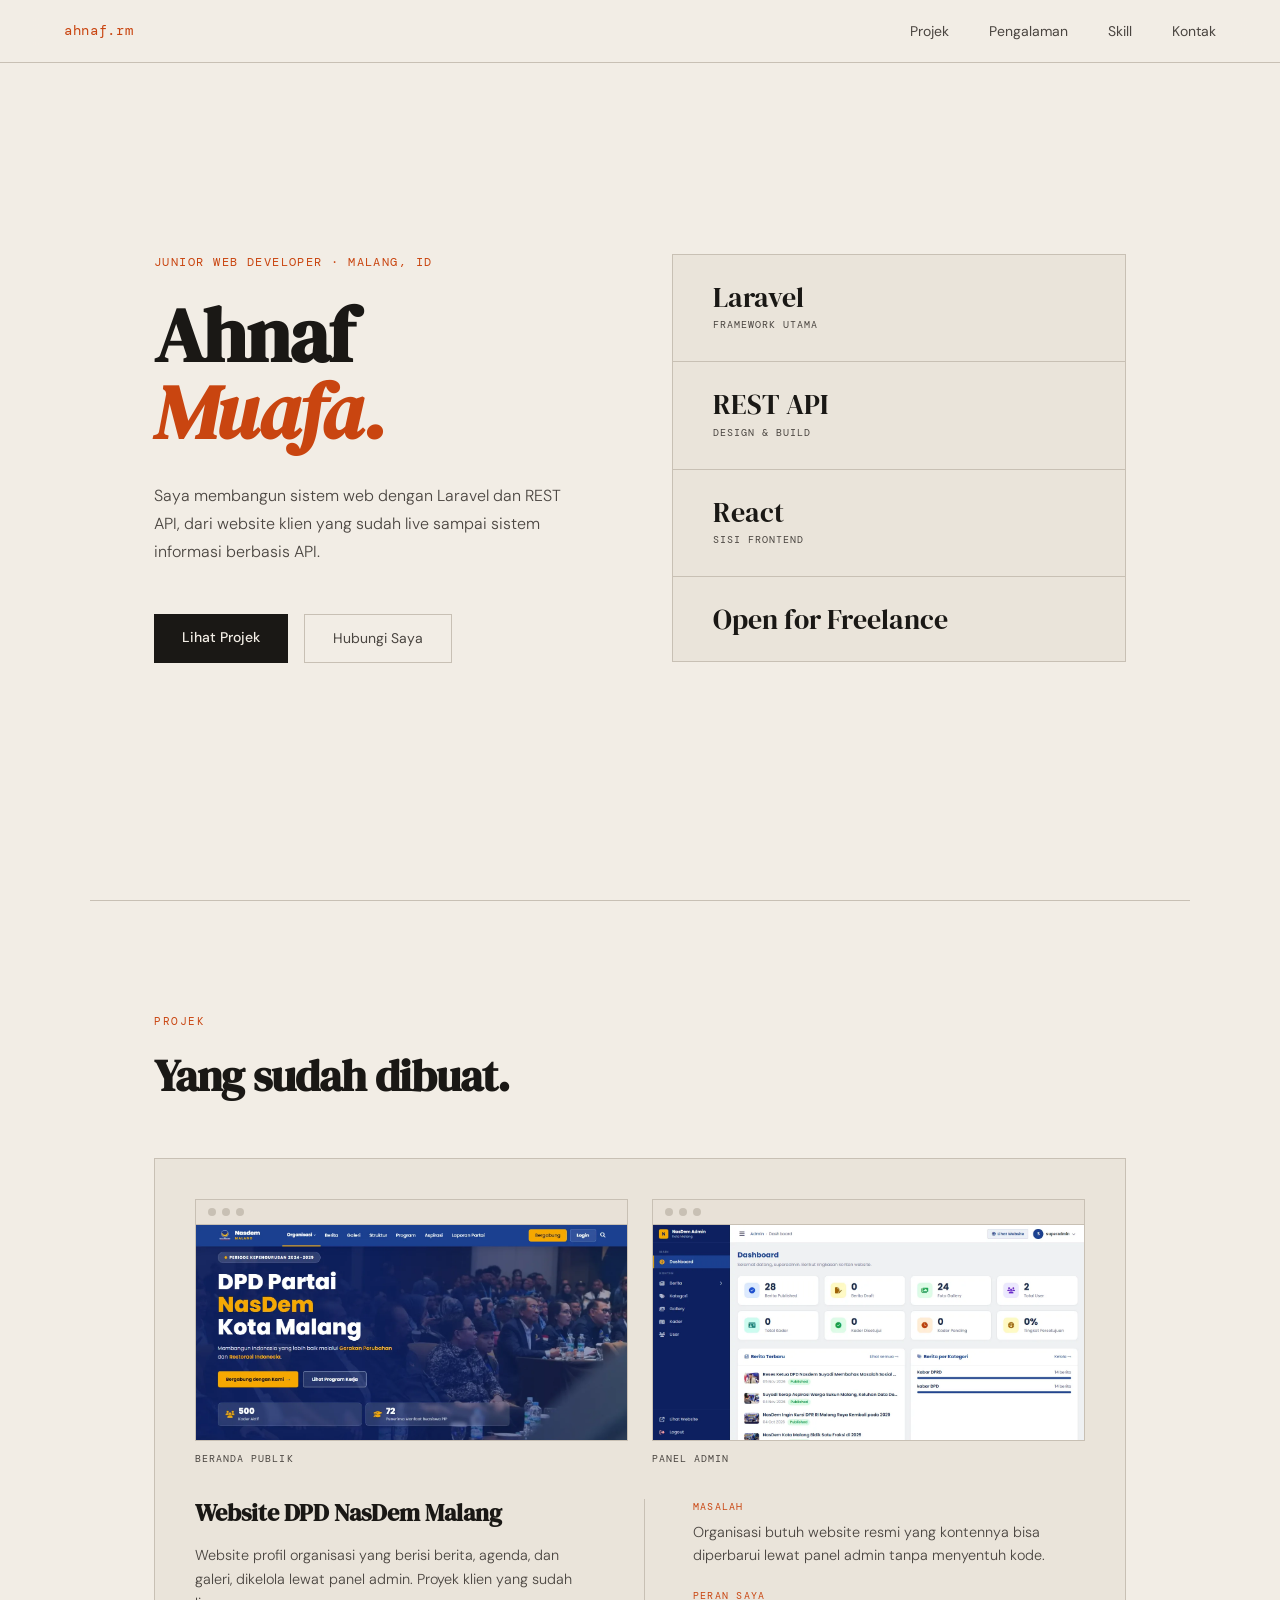
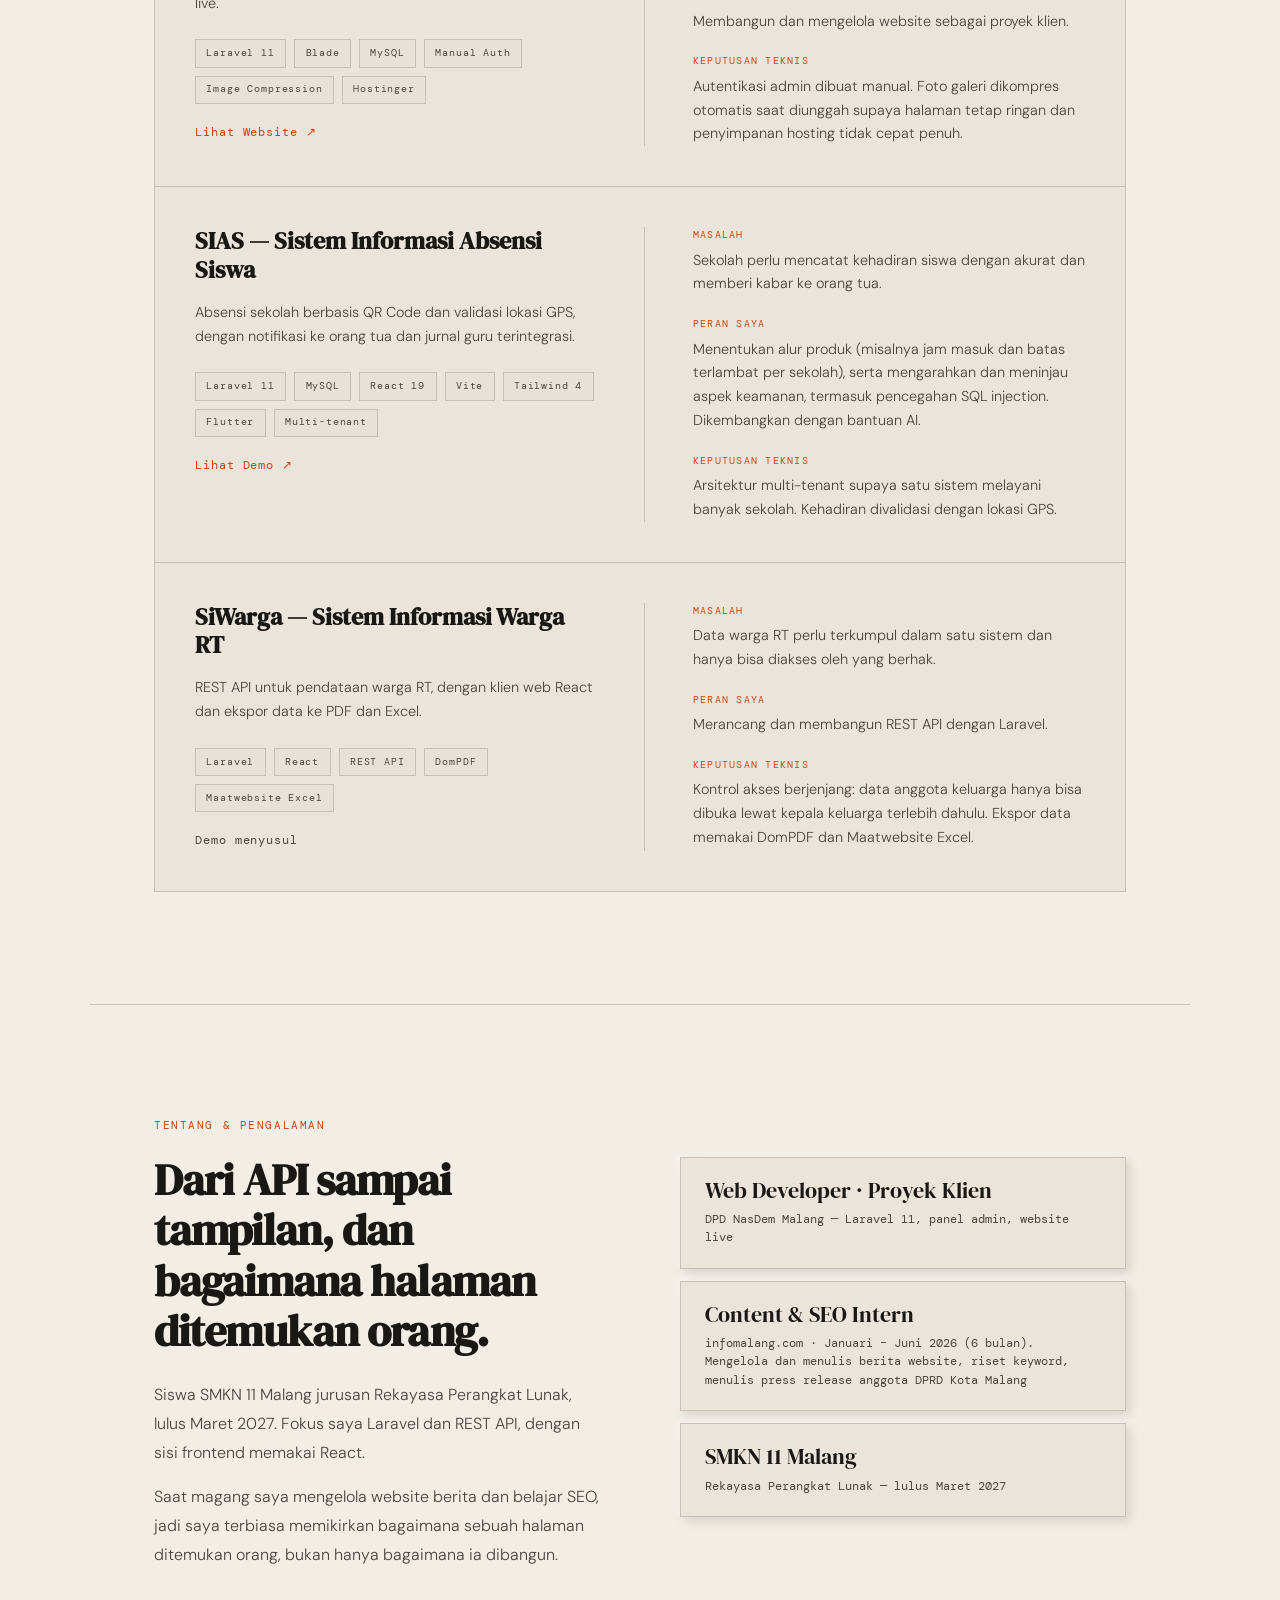
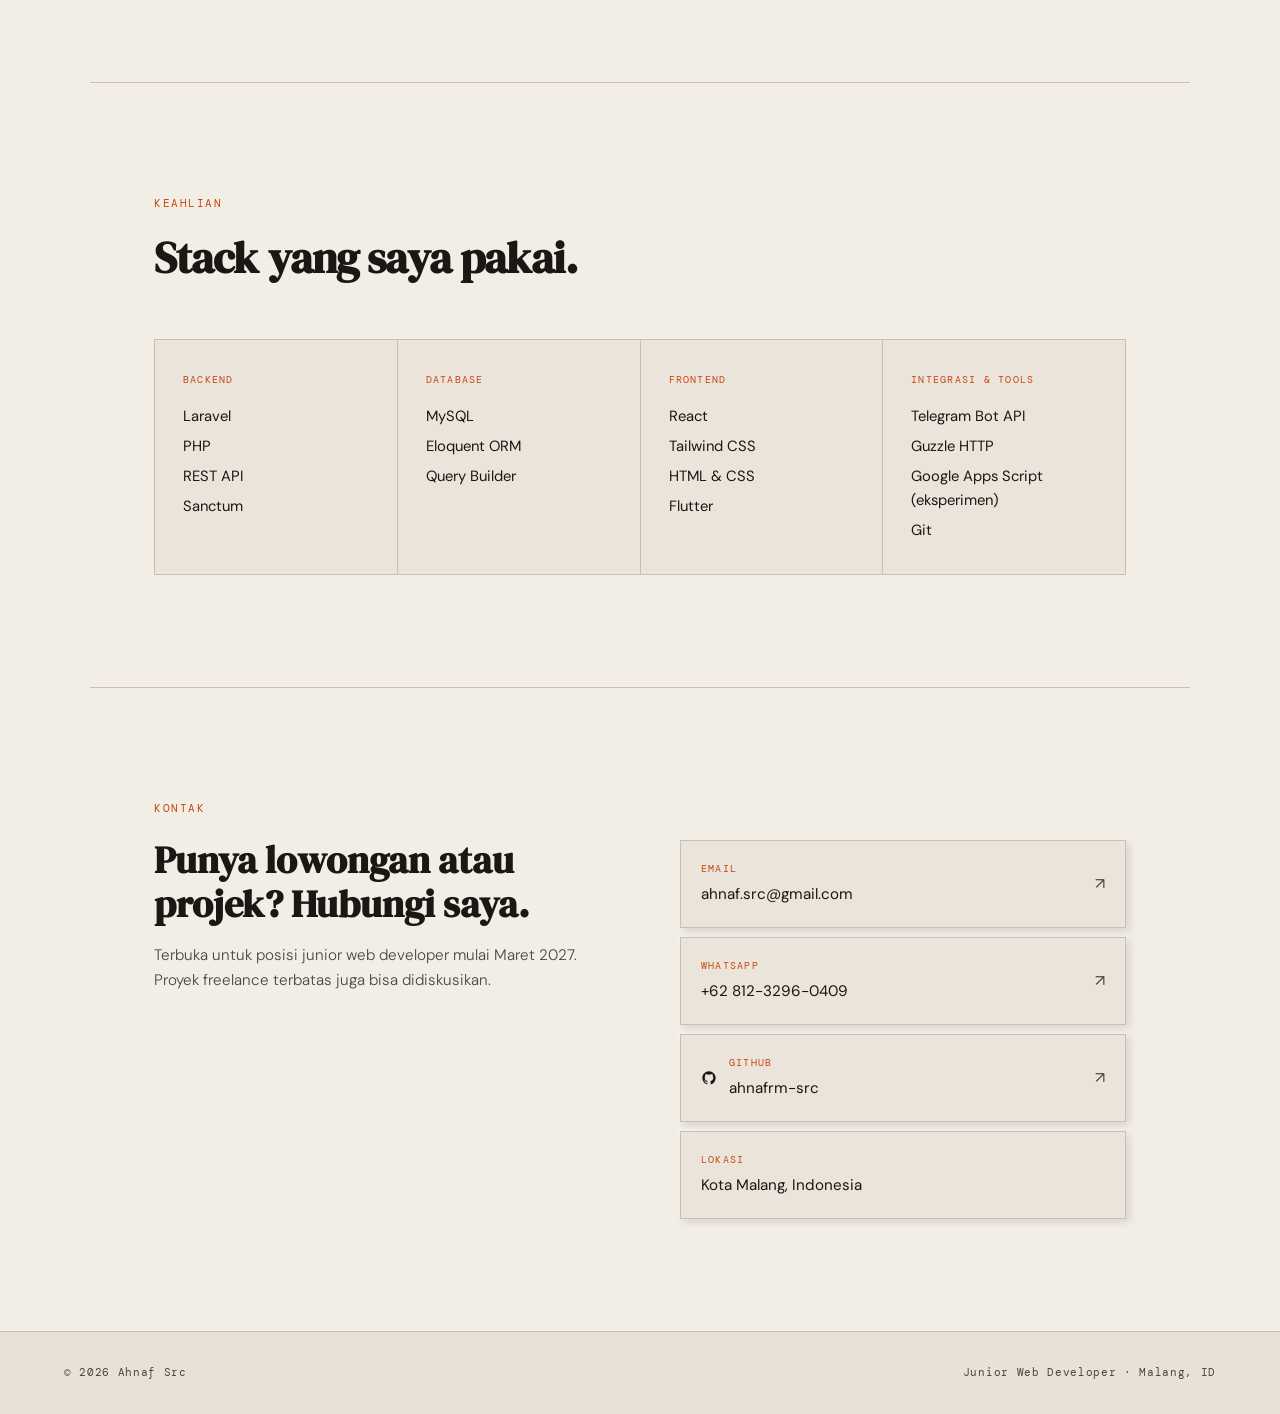
==== commit 7842bfa1: "Update freelance availability text in index.html" ====
--- a/index.html
+++ b/index.html
@@ -73,7 +73,7 @@
         <div class="hero-stat-label">Sisi Frontend</div>
       </div>
       <div class="hero-stat">
-        <div class="hero-stat-num">Tersedia untuk project freelance</div>
+        <div class="hero-stat-num">Open for Freelance</div>
       </div>
     </div>
   </section>
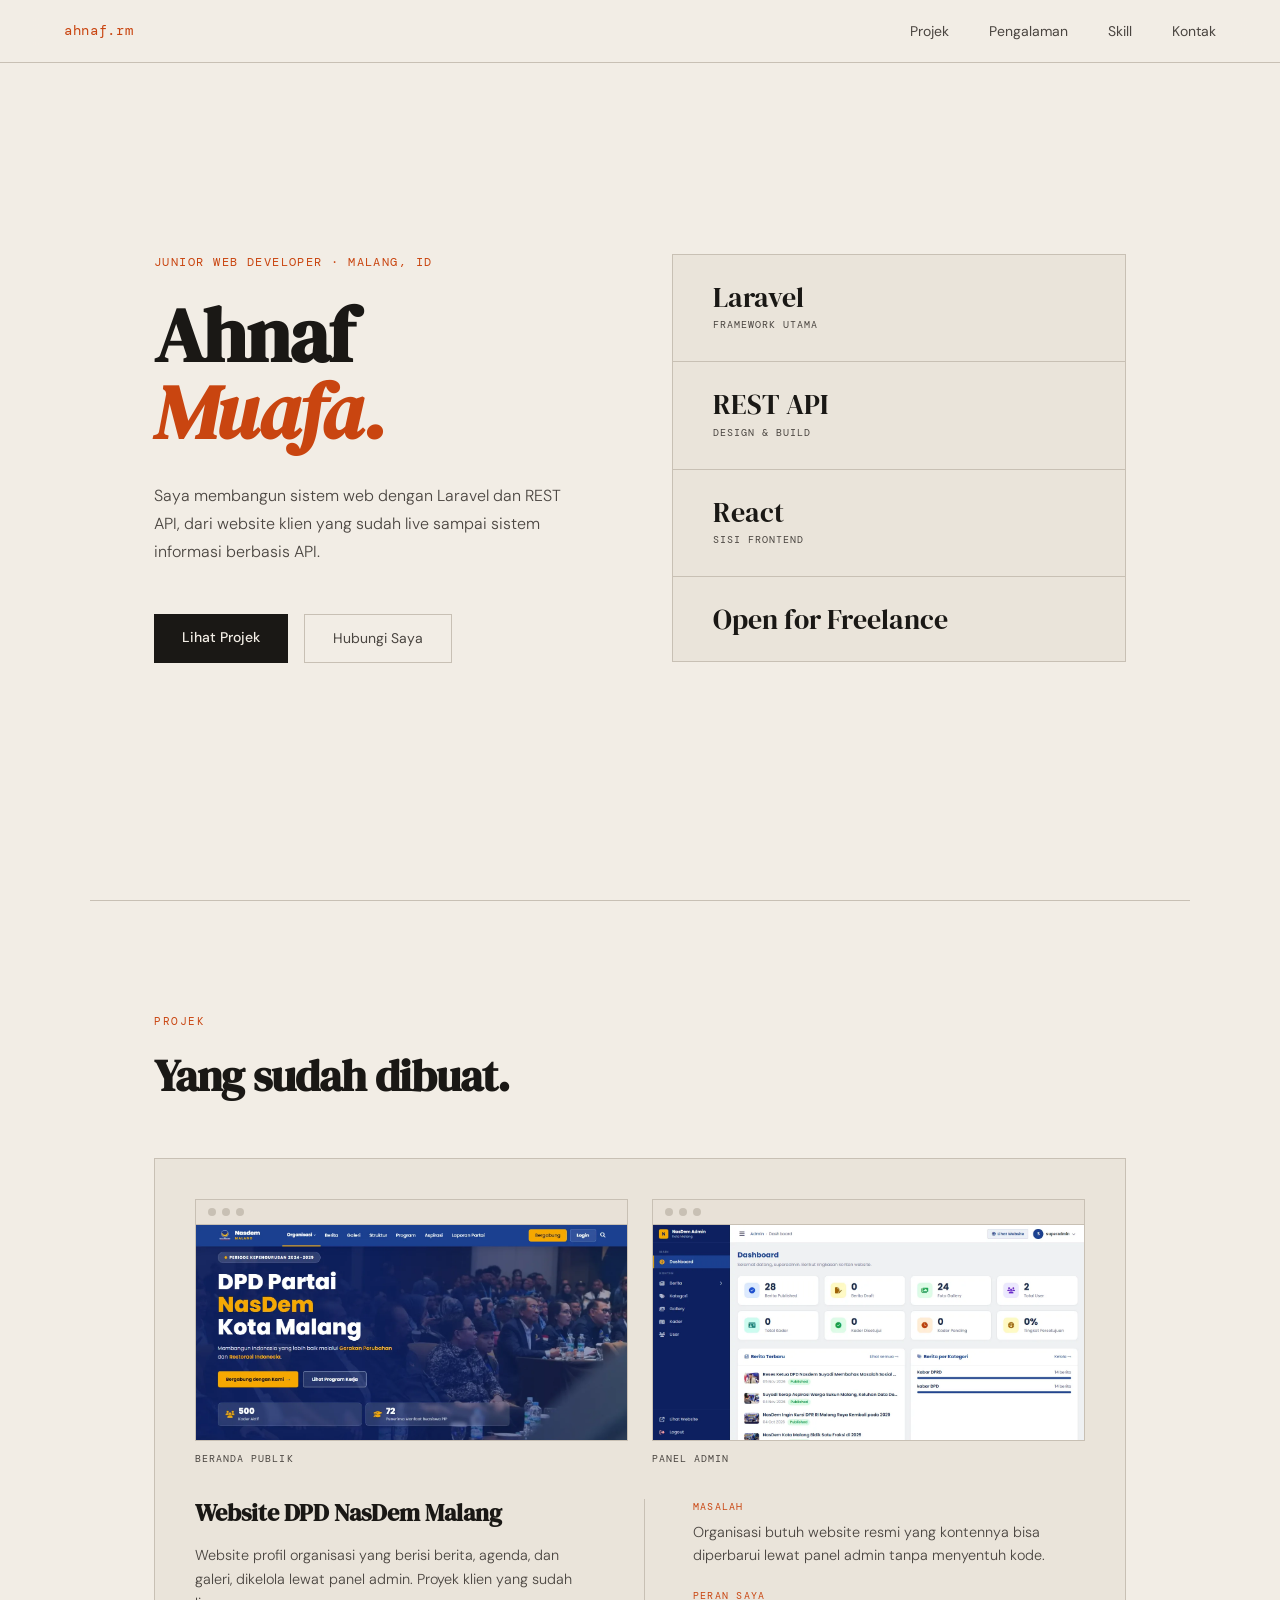
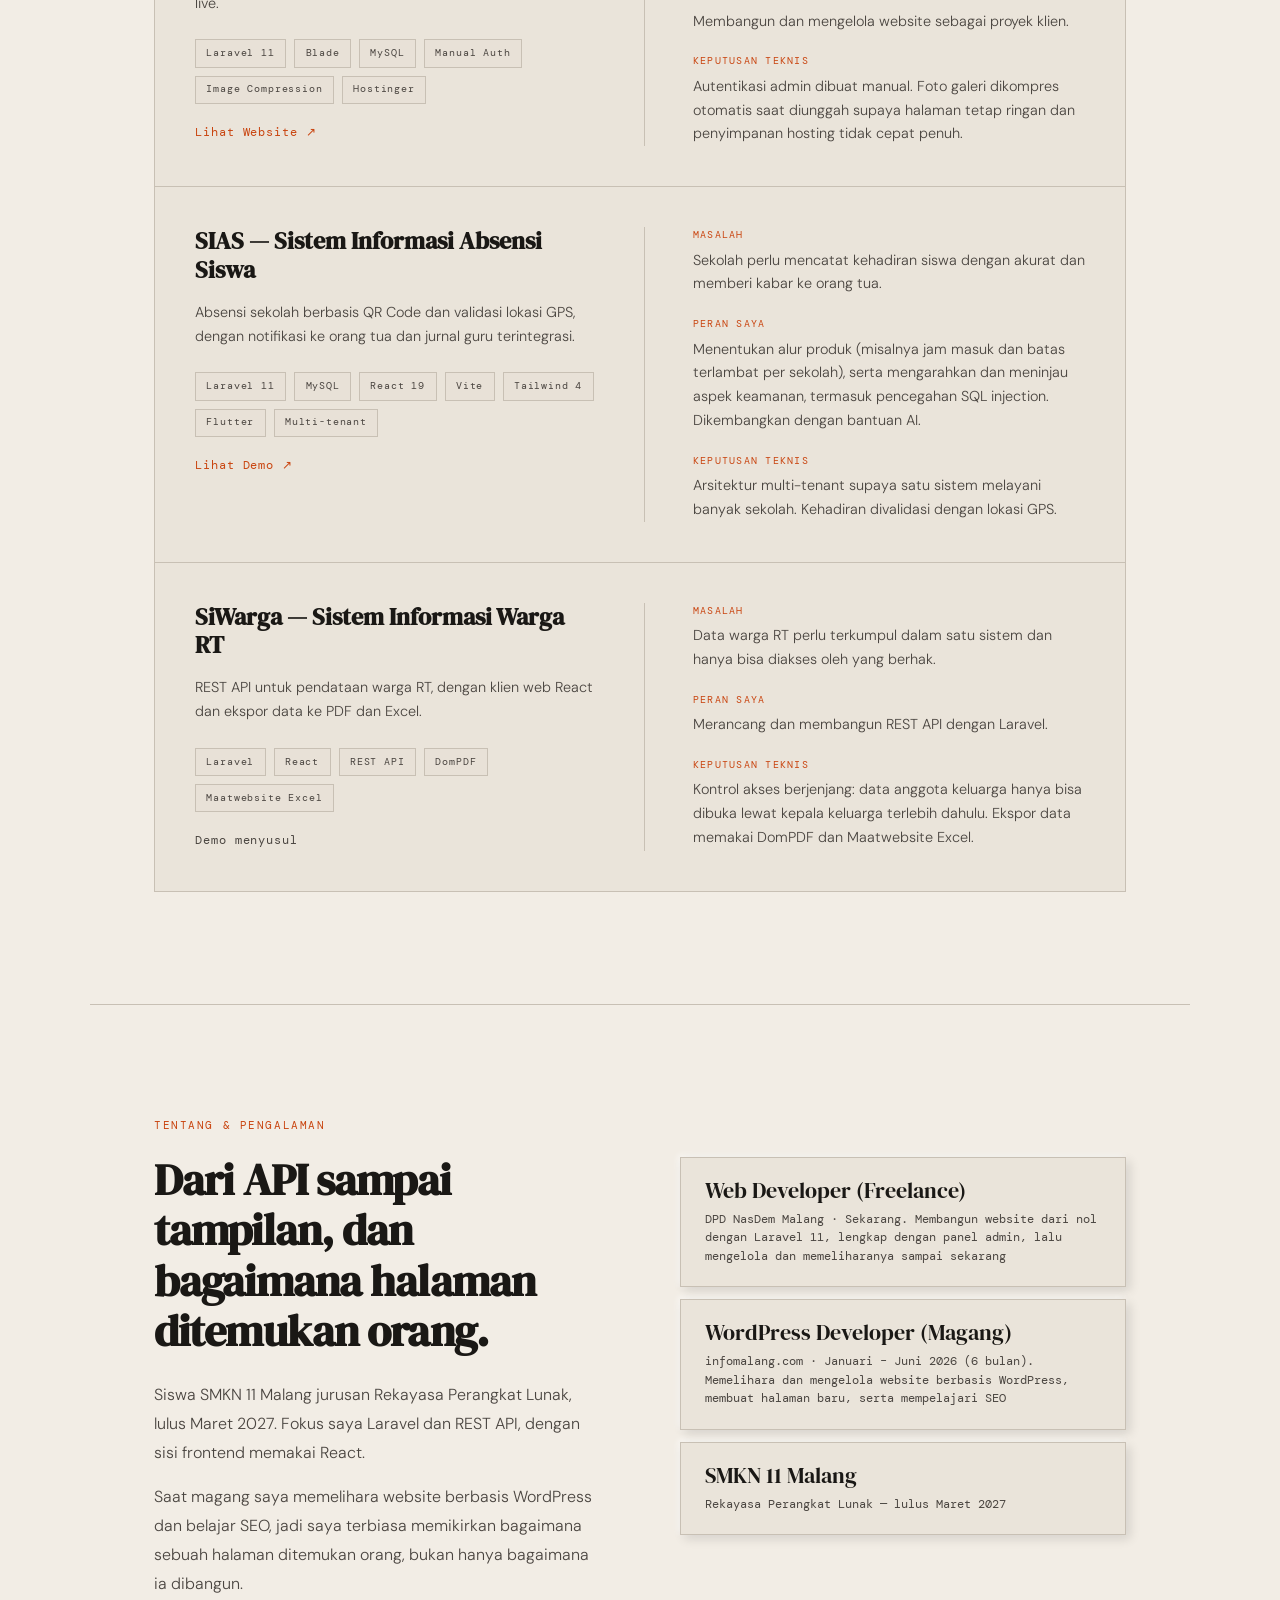
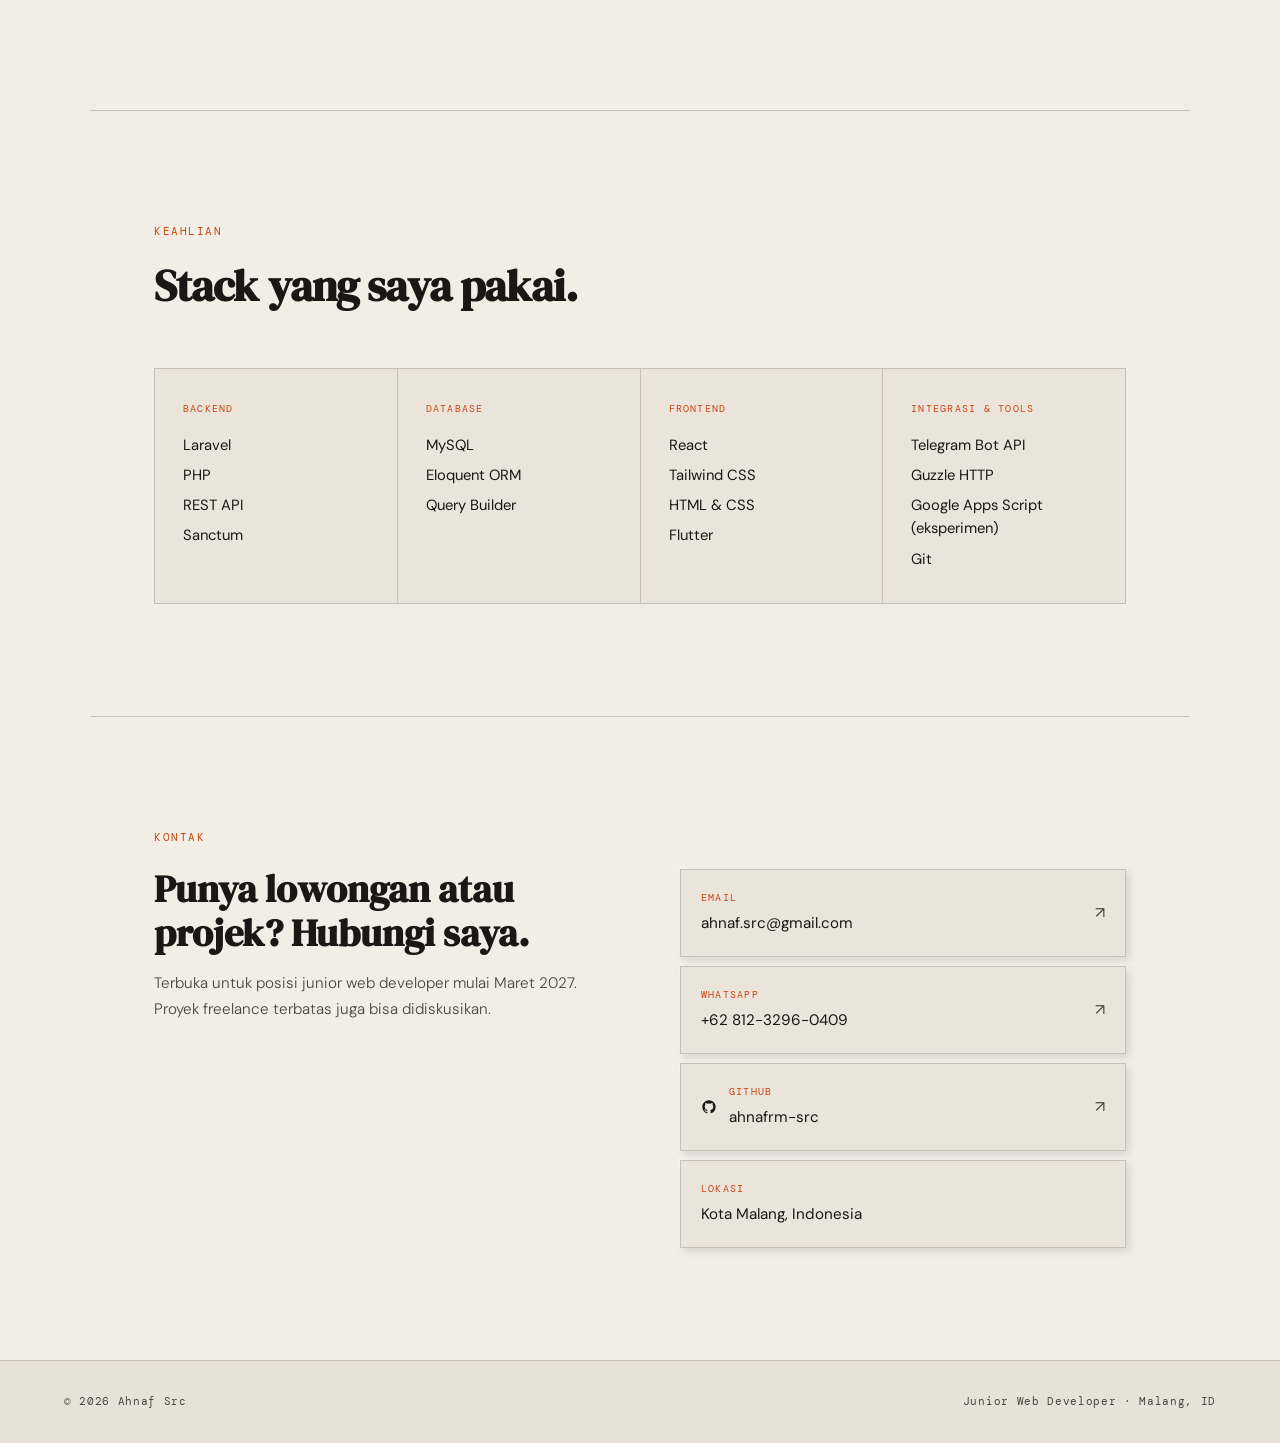
==== commit 925f5142: "Update internship and freelance experience descriptions" ====
--- a/index.html
+++ b/index.html
@@ -231,17 +231,17 @@
       <p class="section-label">Tentang & Pengalaman</p>
       <h2 class="section-title">Dari API sampai tampilan, dan bagaimana halaman ditemukan orang.</h2>
       <p class="about-text">Siswa SMKN 11 Malang jurusan Rekayasa Perangkat Lunak, lulus Maret 2027. Fokus saya Laravel dan REST API, dengan sisi frontend memakai React.</p>
-      <p class="about-text">Saat magang saya mengelola website berita dan belajar SEO, jadi saya terbiasa memikirkan bagaimana sebuah halaman ditemukan orang, bukan hanya bagaimana ia dibangun.</p>
+      <p class="about-text">Saat magang saya memelihara website berbasis WordPress dan belajar SEO, jadi saya terbiasa memikirkan bagaimana sebuah halaman ditemukan orang, bukan hanya bagaimana ia dibangun.</p>
     </div>
     <div class="about-right reveal">
       <div class="stat-row">
         <div class="stat-item">
-          <div class="stat-number">Web Developer · Proyek Klien</div>
-          <div class="stat-desc">DPD NasDem Malang — Laravel 11, panel admin, website live</div>
+          <div class="stat-number">Web Developer (Freelance)</div>
+          <div class="stat-desc">DPD NasDem Malang · Sekarang. Membangun website dari nol dengan Laravel 11, lengkap dengan panel admin, lalu mengelola dan memeliharanya sampai sekarang</div>
         </div>
         <div class="stat-item">
-          <div class="stat-number">Content & SEO Intern</div>
-          <div class="stat-desc">infomalang.com · Januari – Juni 2026 (6 bulan). Mengelola dan menulis berita website, riset keyword, menulis press release anggota DPRD Kota Malang</div>
+          <div class="stat-number">WordPress Developer (Magang)</div>
+          <div class="stat-desc">infomalang.com · Januari – Juni 2026 (6 bulan). Memelihara dan mengelola website berbasis WordPress, membuat halaman baru, serta mempelajari SEO</div>
         </div>
         <div class="stat-item">
           <div class="stat-number">SMKN 11 Malang</div>
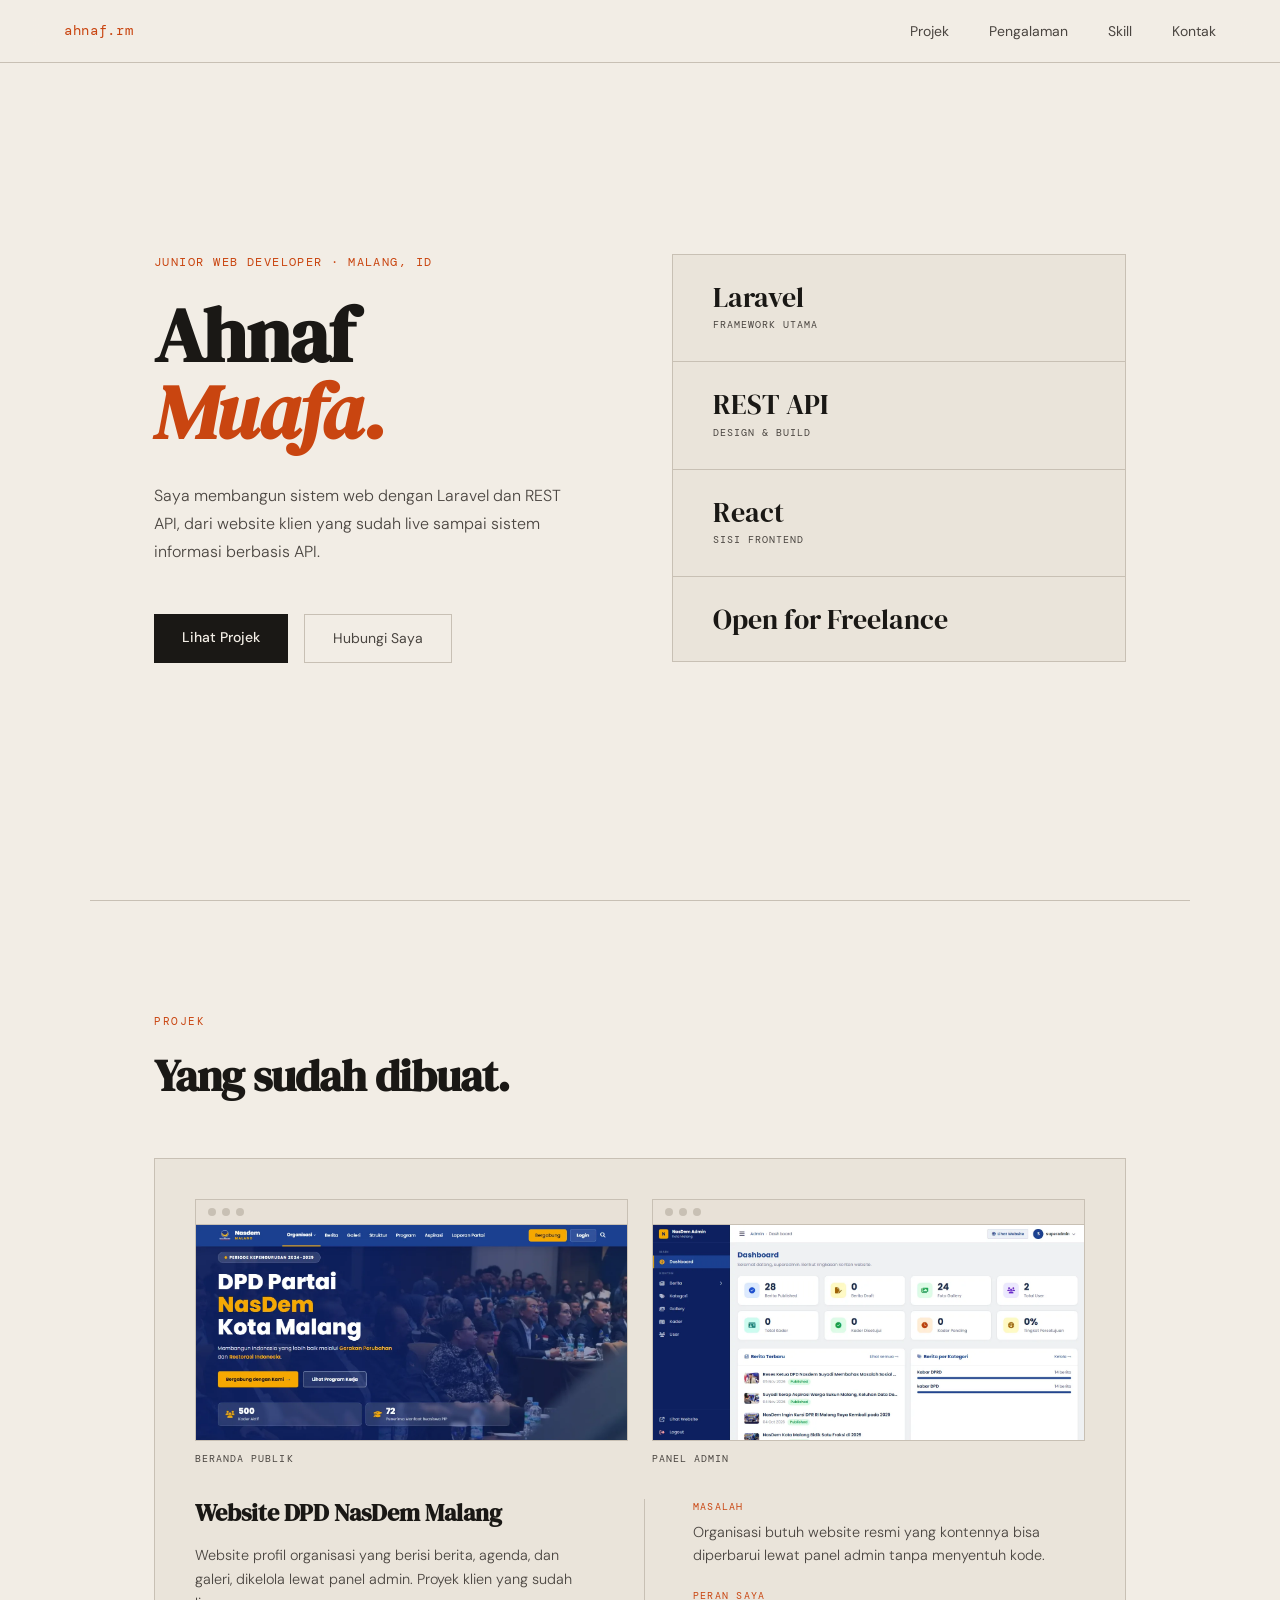
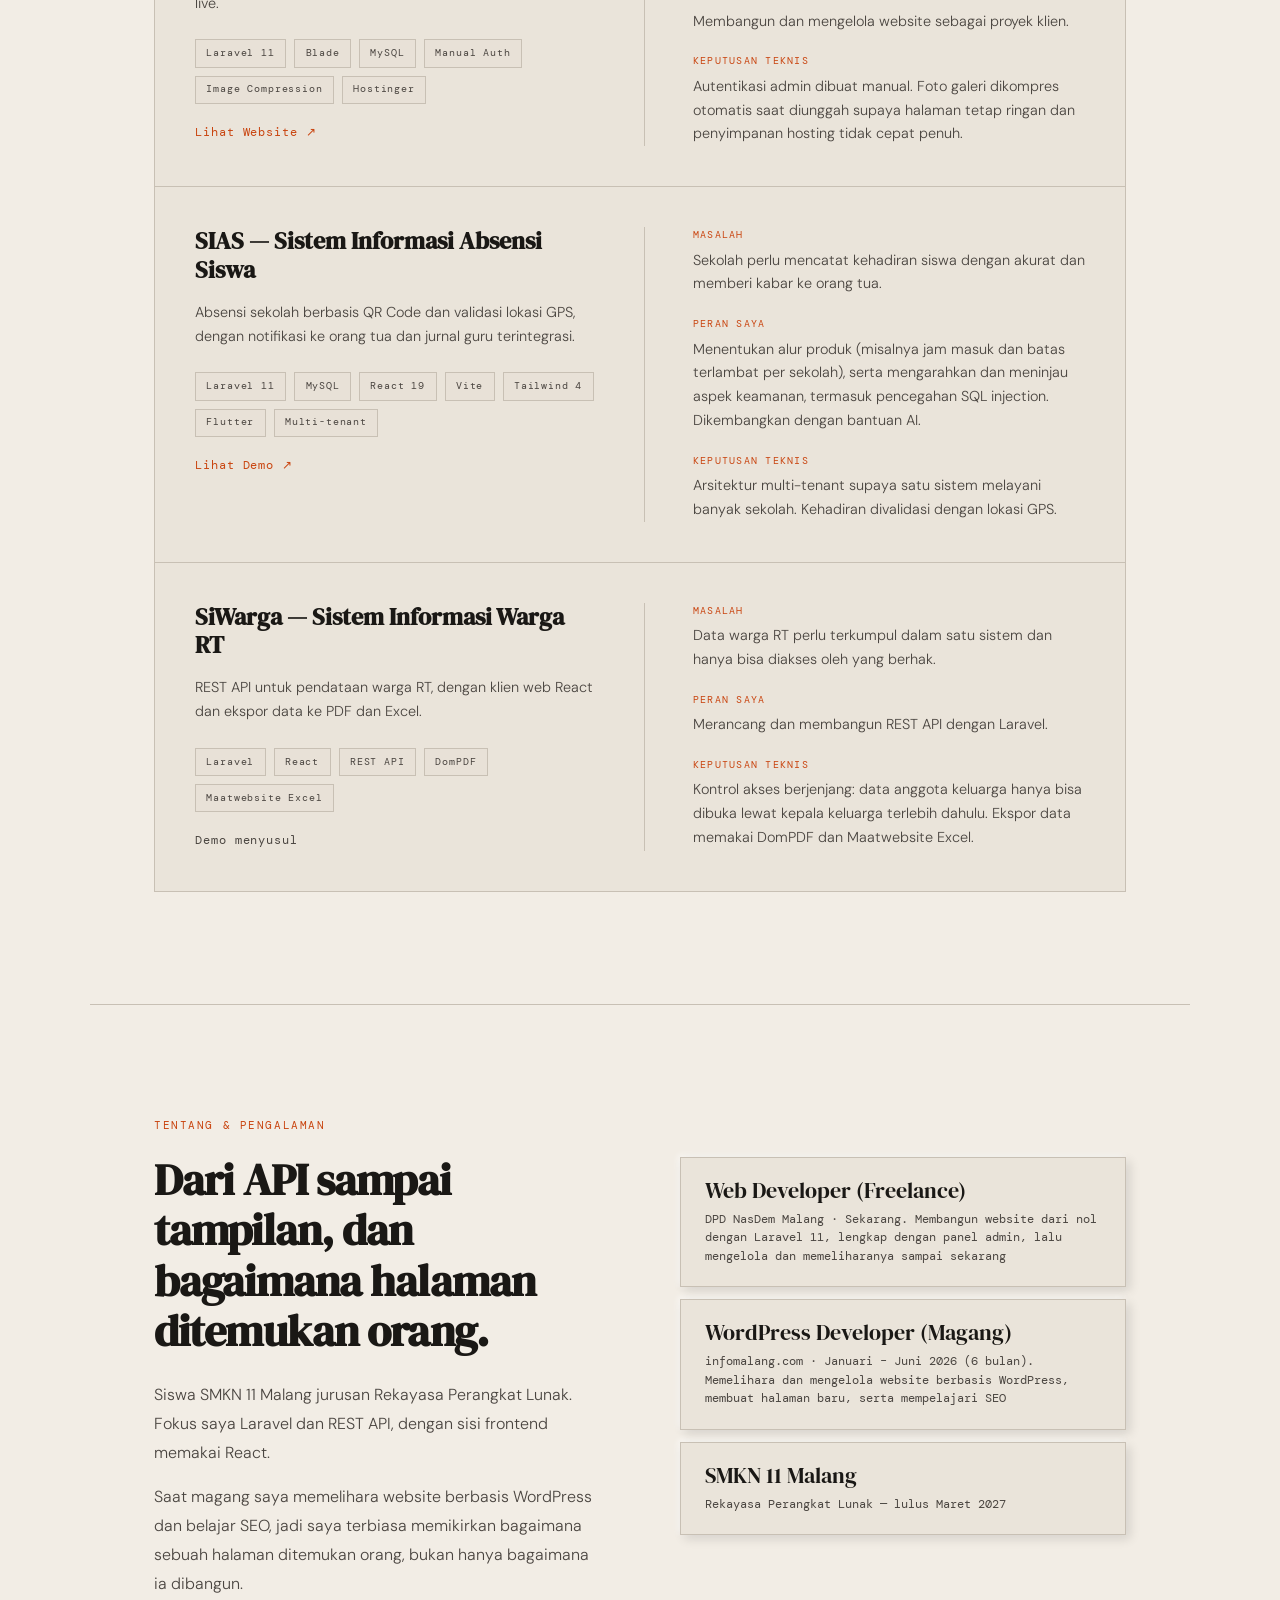
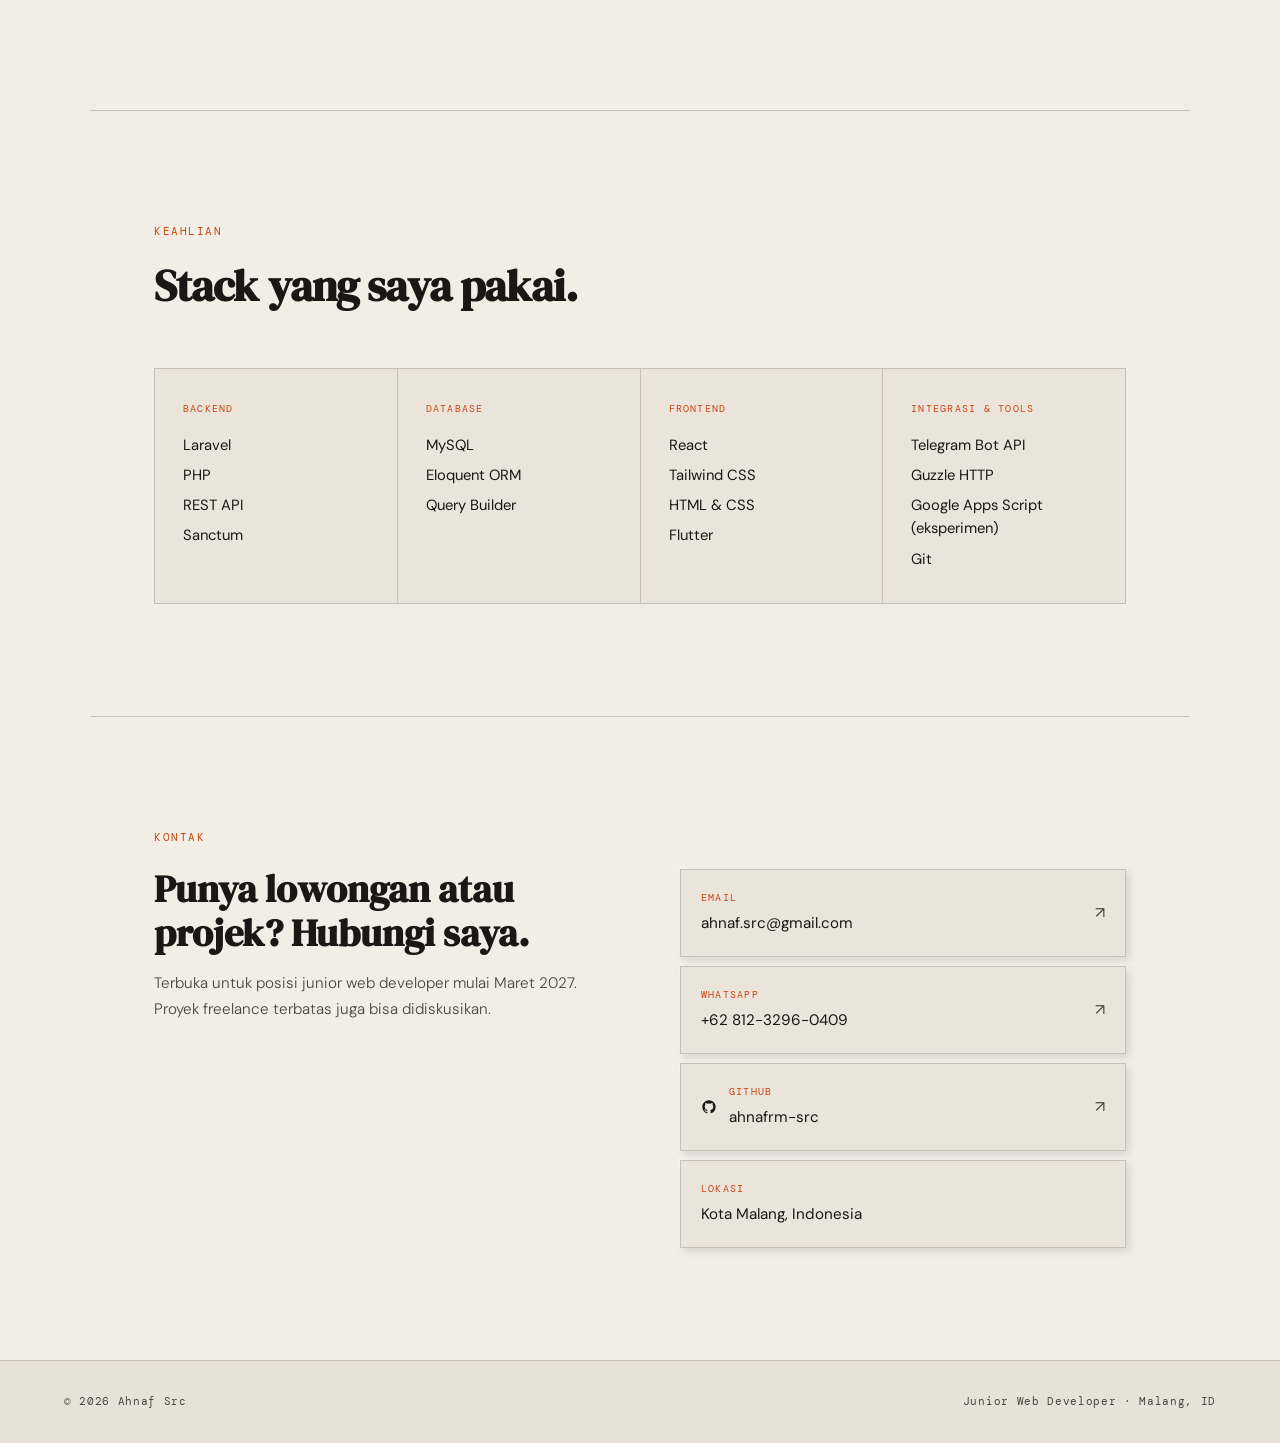
==== commit de5da3a7: "Update about text in index.html Removed the graduation date from the about text." ====
--- a/index.html
+++ b/index.html
@@ -230,7 +230,7 @@
     <div class="about-left reveal">
       <p class="section-label">Tentang & Pengalaman</p>
       <h2 class="section-title">Dari API sampai tampilan, dan bagaimana halaman ditemukan orang.</h2>
-      <p class="about-text">Siswa SMKN 11 Malang jurusan Rekayasa Perangkat Lunak, lulus Maret 2027. Fokus saya Laravel dan REST API, dengan sisi frontend memakai React.</p>
+      <p class="about-text">Siswa SMKN 11 Malang jurusan Rekayasa Perangkat Lunak. Fokus saya Laravel dan REST API, dengan sisi frontend memakai React.</p>
       <p class="about-text">Saat magang saya memelihara website berbasis WordPress dan belajar SEO, jadi saya terbiasa memikirkan bagaimana sebuah halaman ditemukan orang, bukan hanya bagaimana ia dibangun.</p>
     </div>
     <div class="about-right reveal">
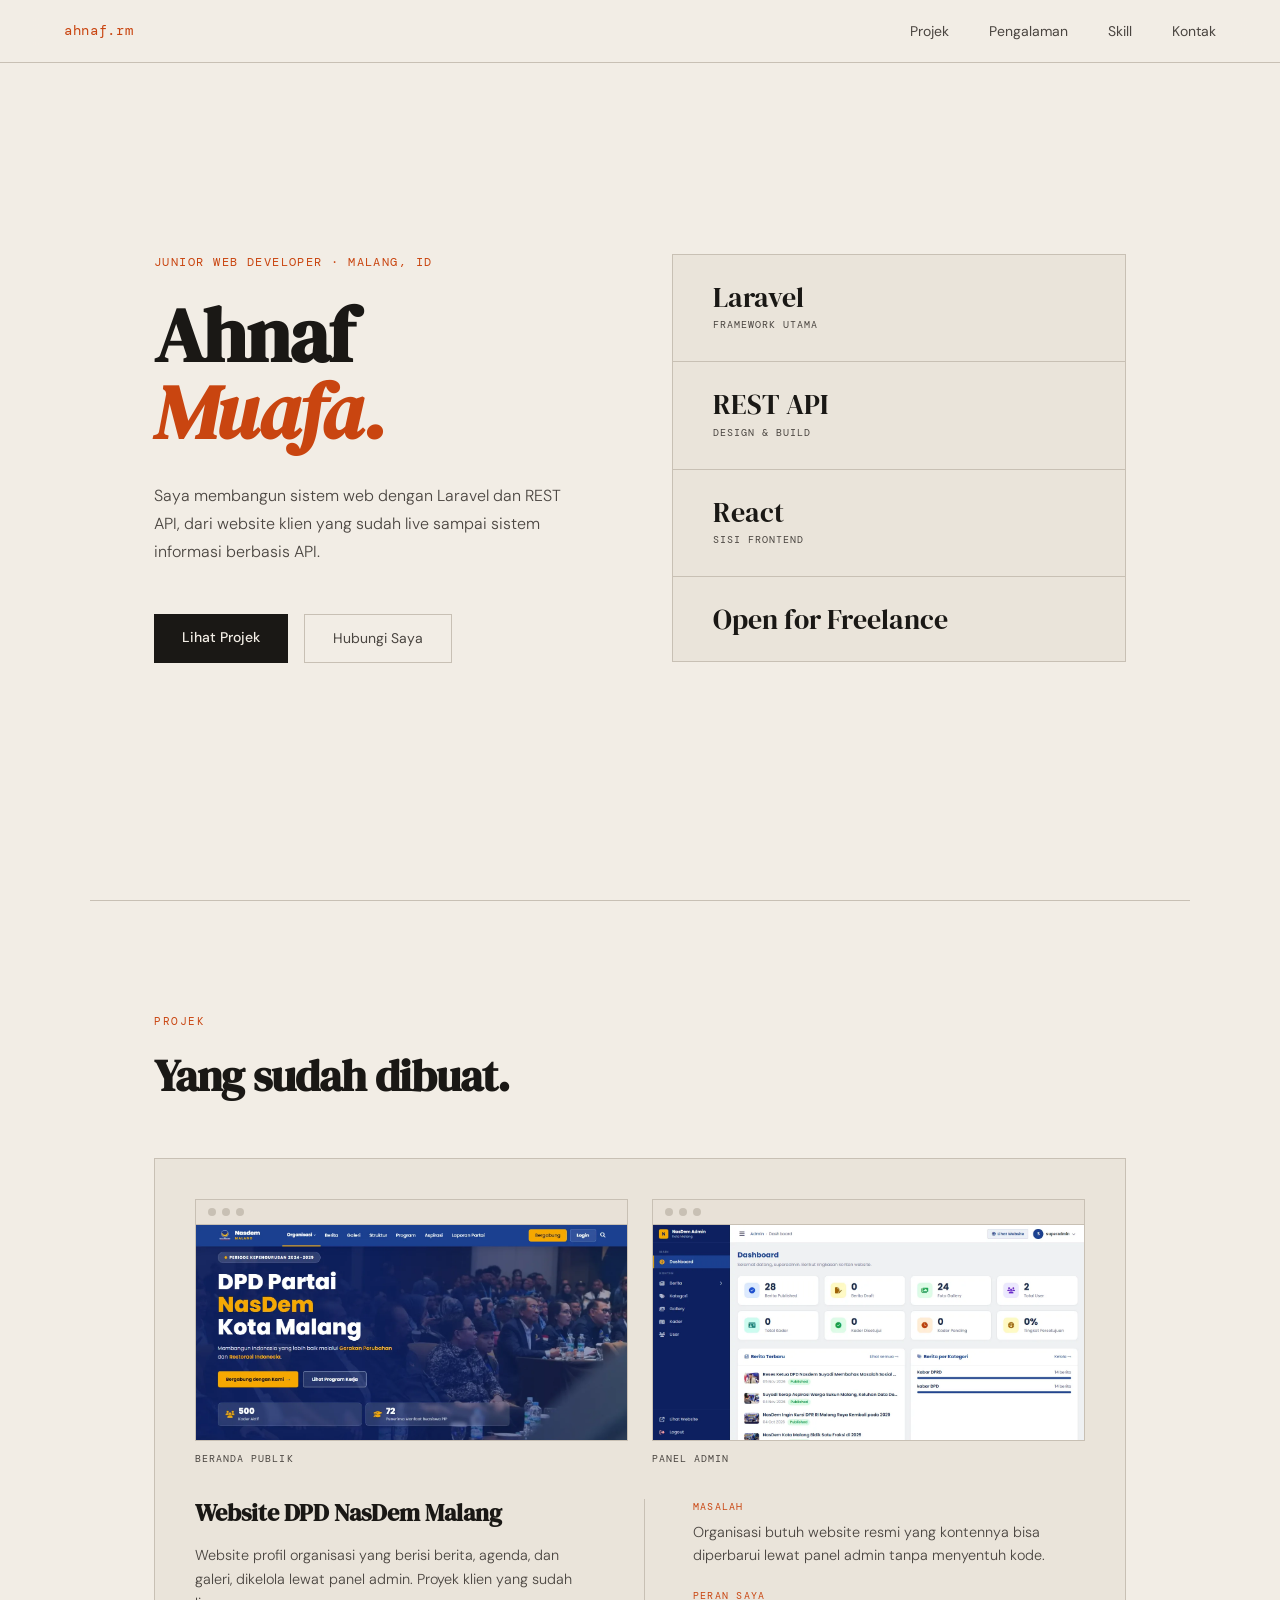
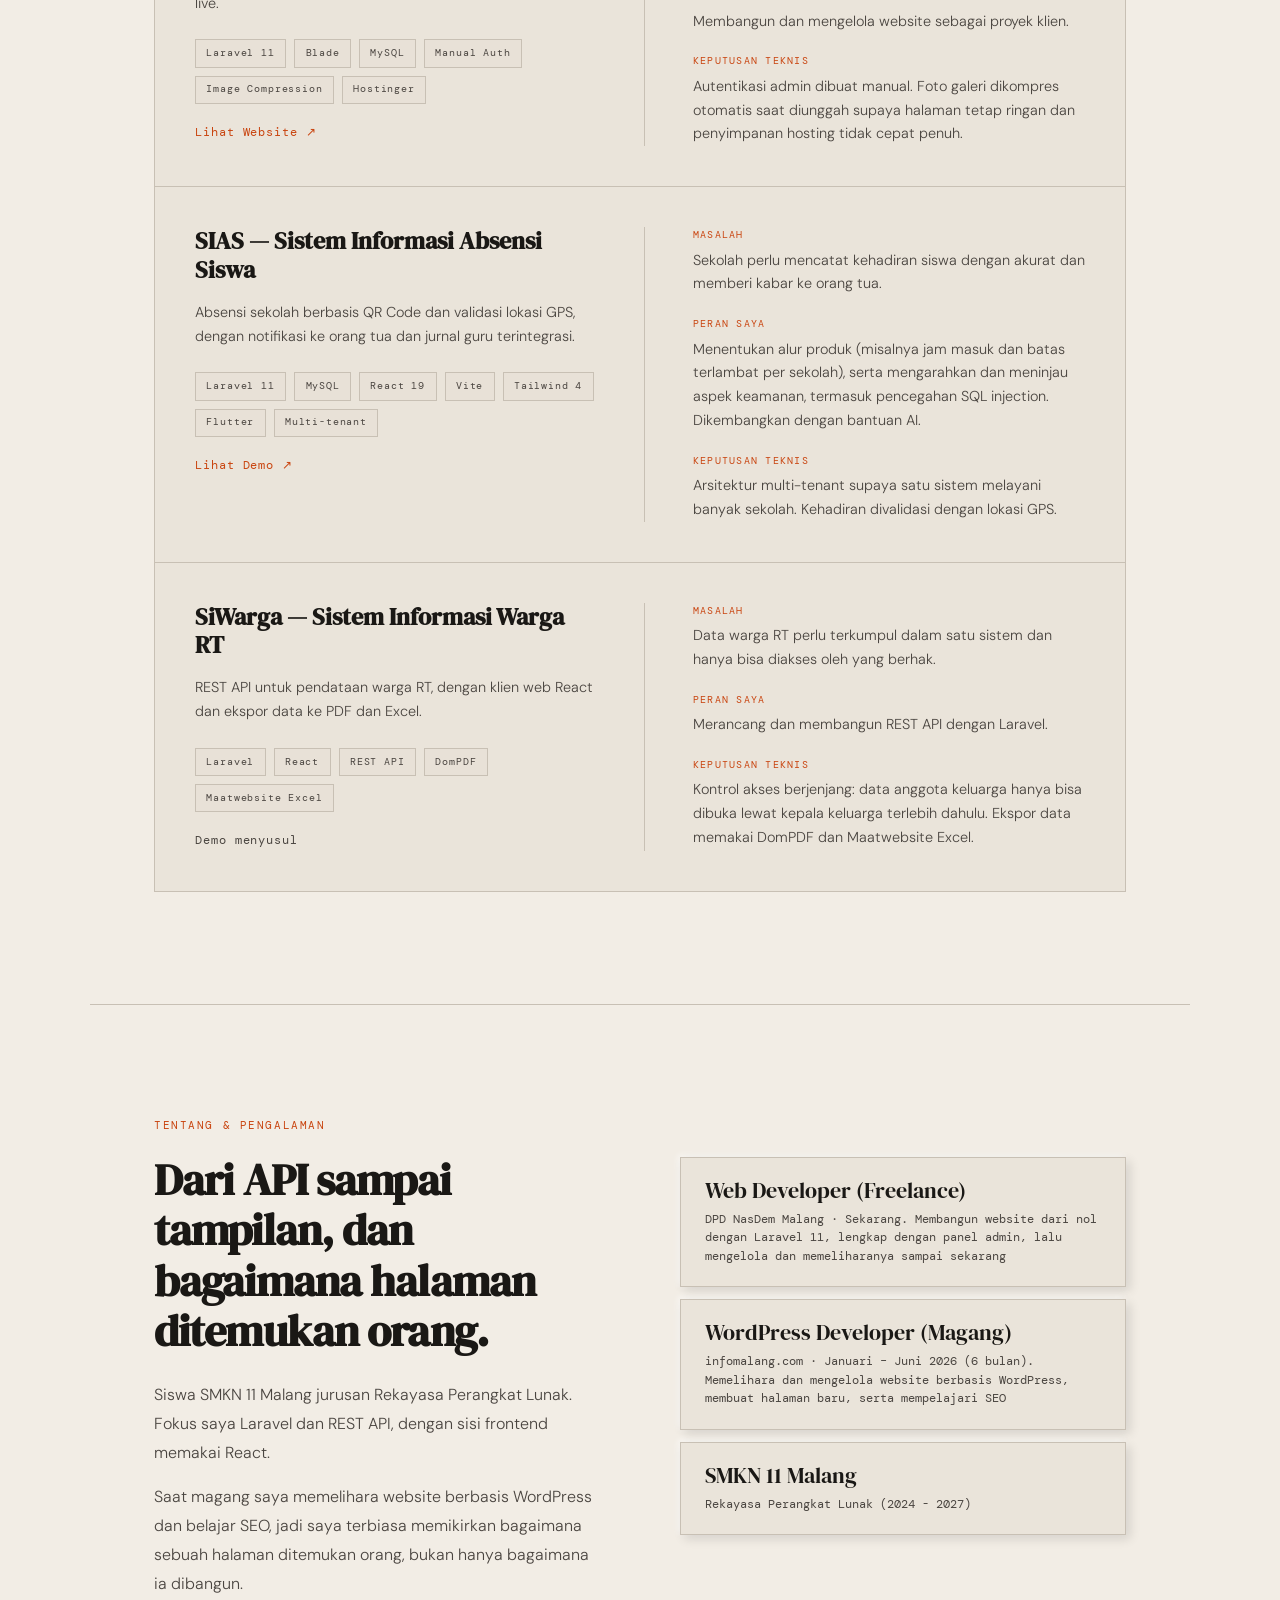
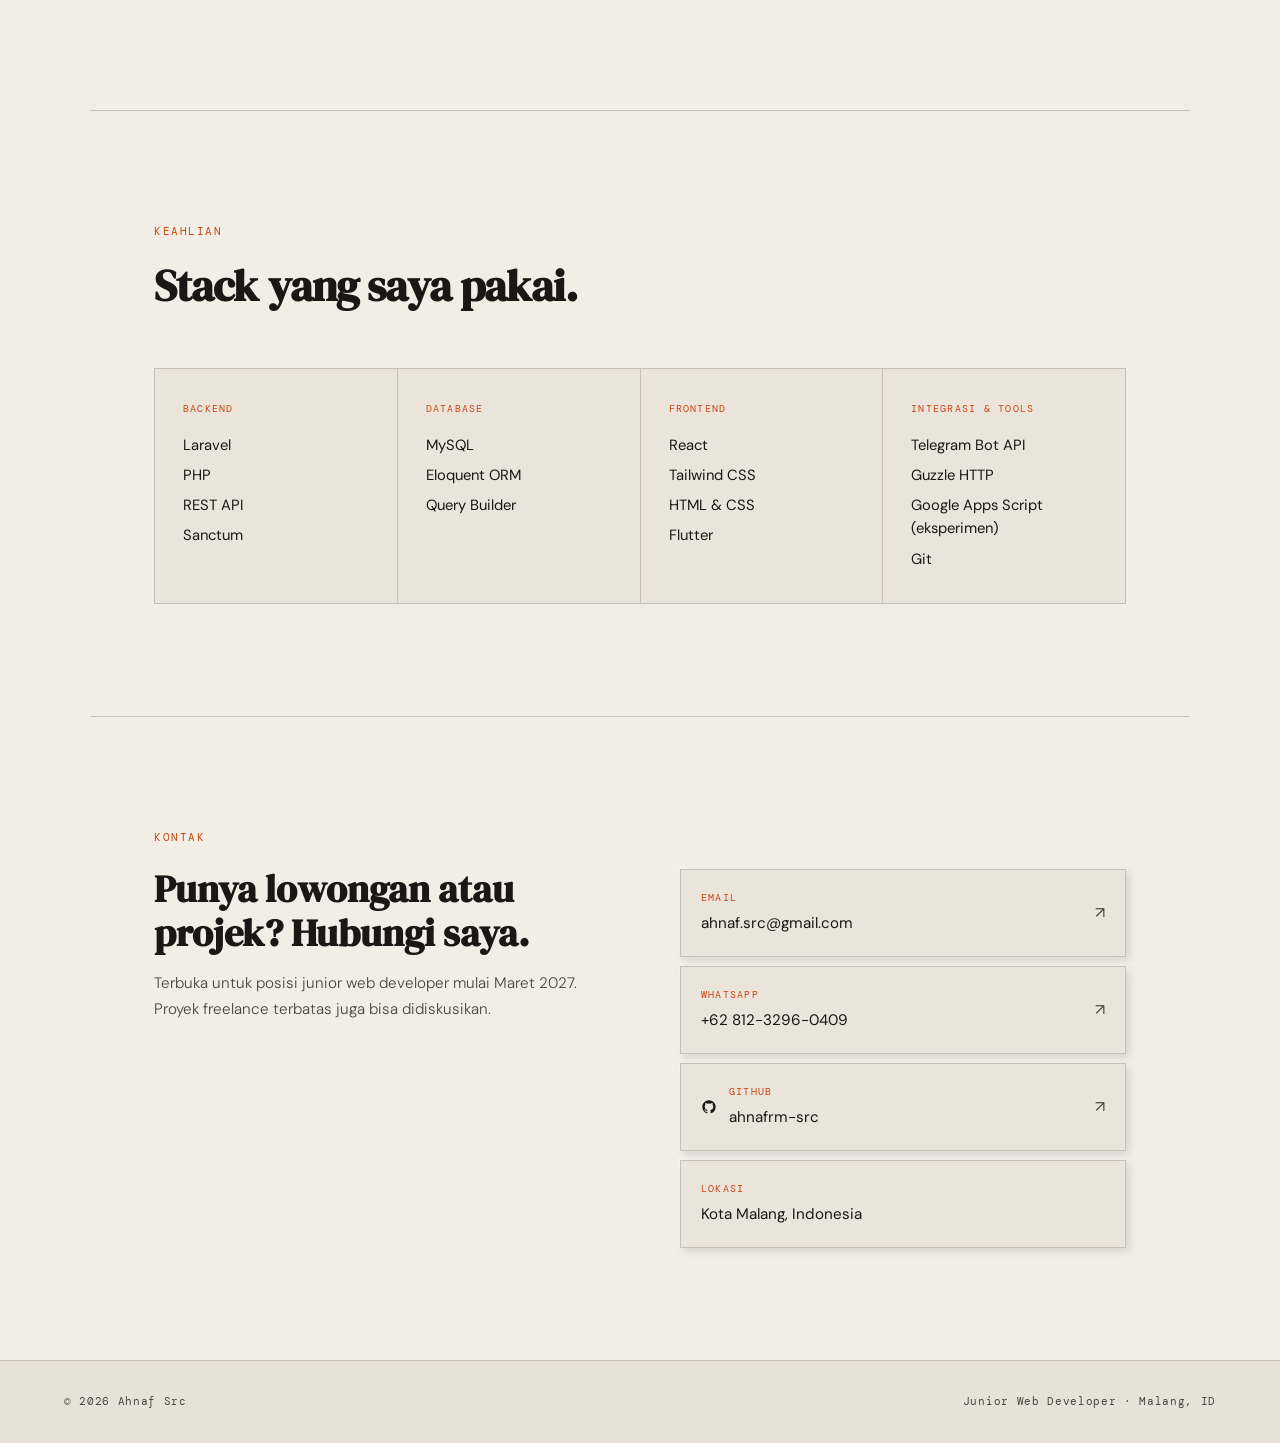
==== commit 2880b580: "Update education description in index.html" ====
--- a/index.html
+++ b/index.html
@@ -245,7 +245,7 @@
         </div>
         <div class="stat-item">
           <div class="stat-number">SMKN 11 Malang</div>
-          <div class="stat-desc">Rekayasa Perangkat Lunak — lulus Maret 2027</div>
+          <div class="stat-desc">Rekayasa Perangkat Lunak (2024 - 2027)</div>
         </div>
       </div>
     </div>
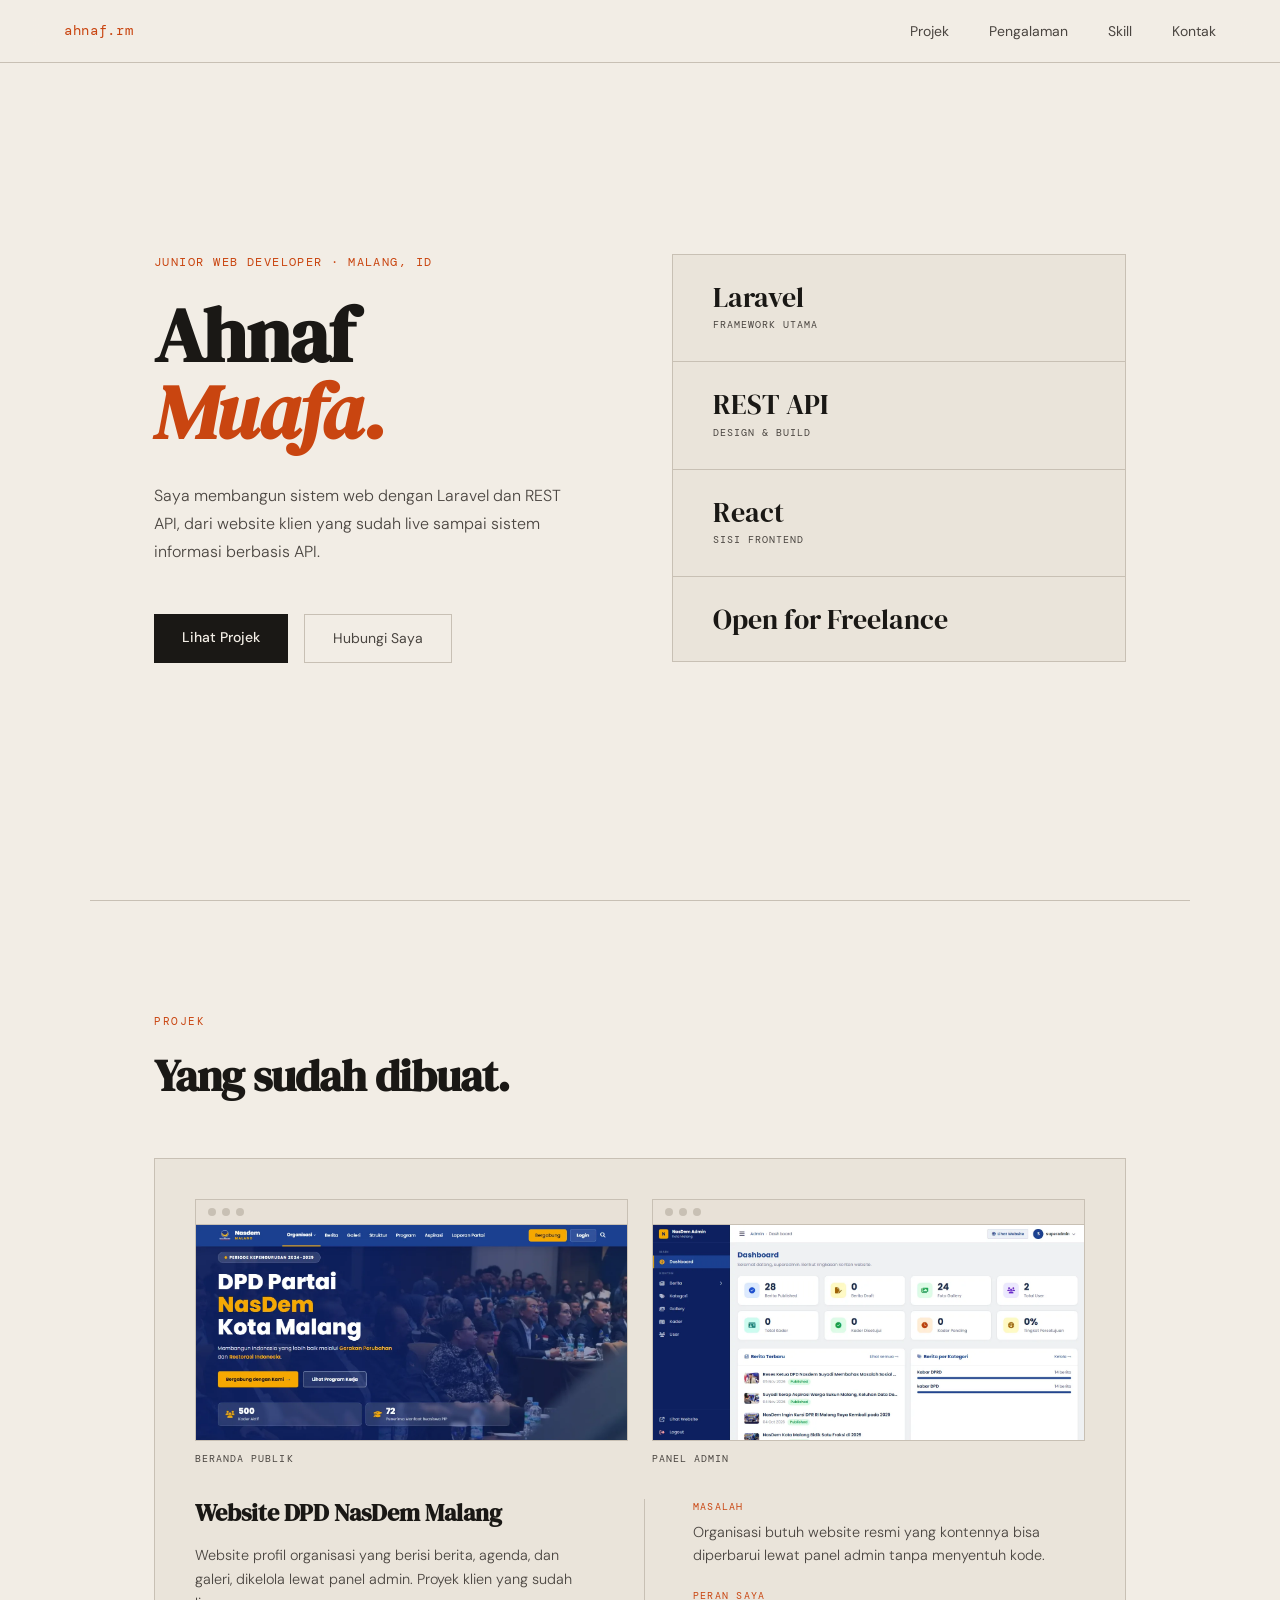
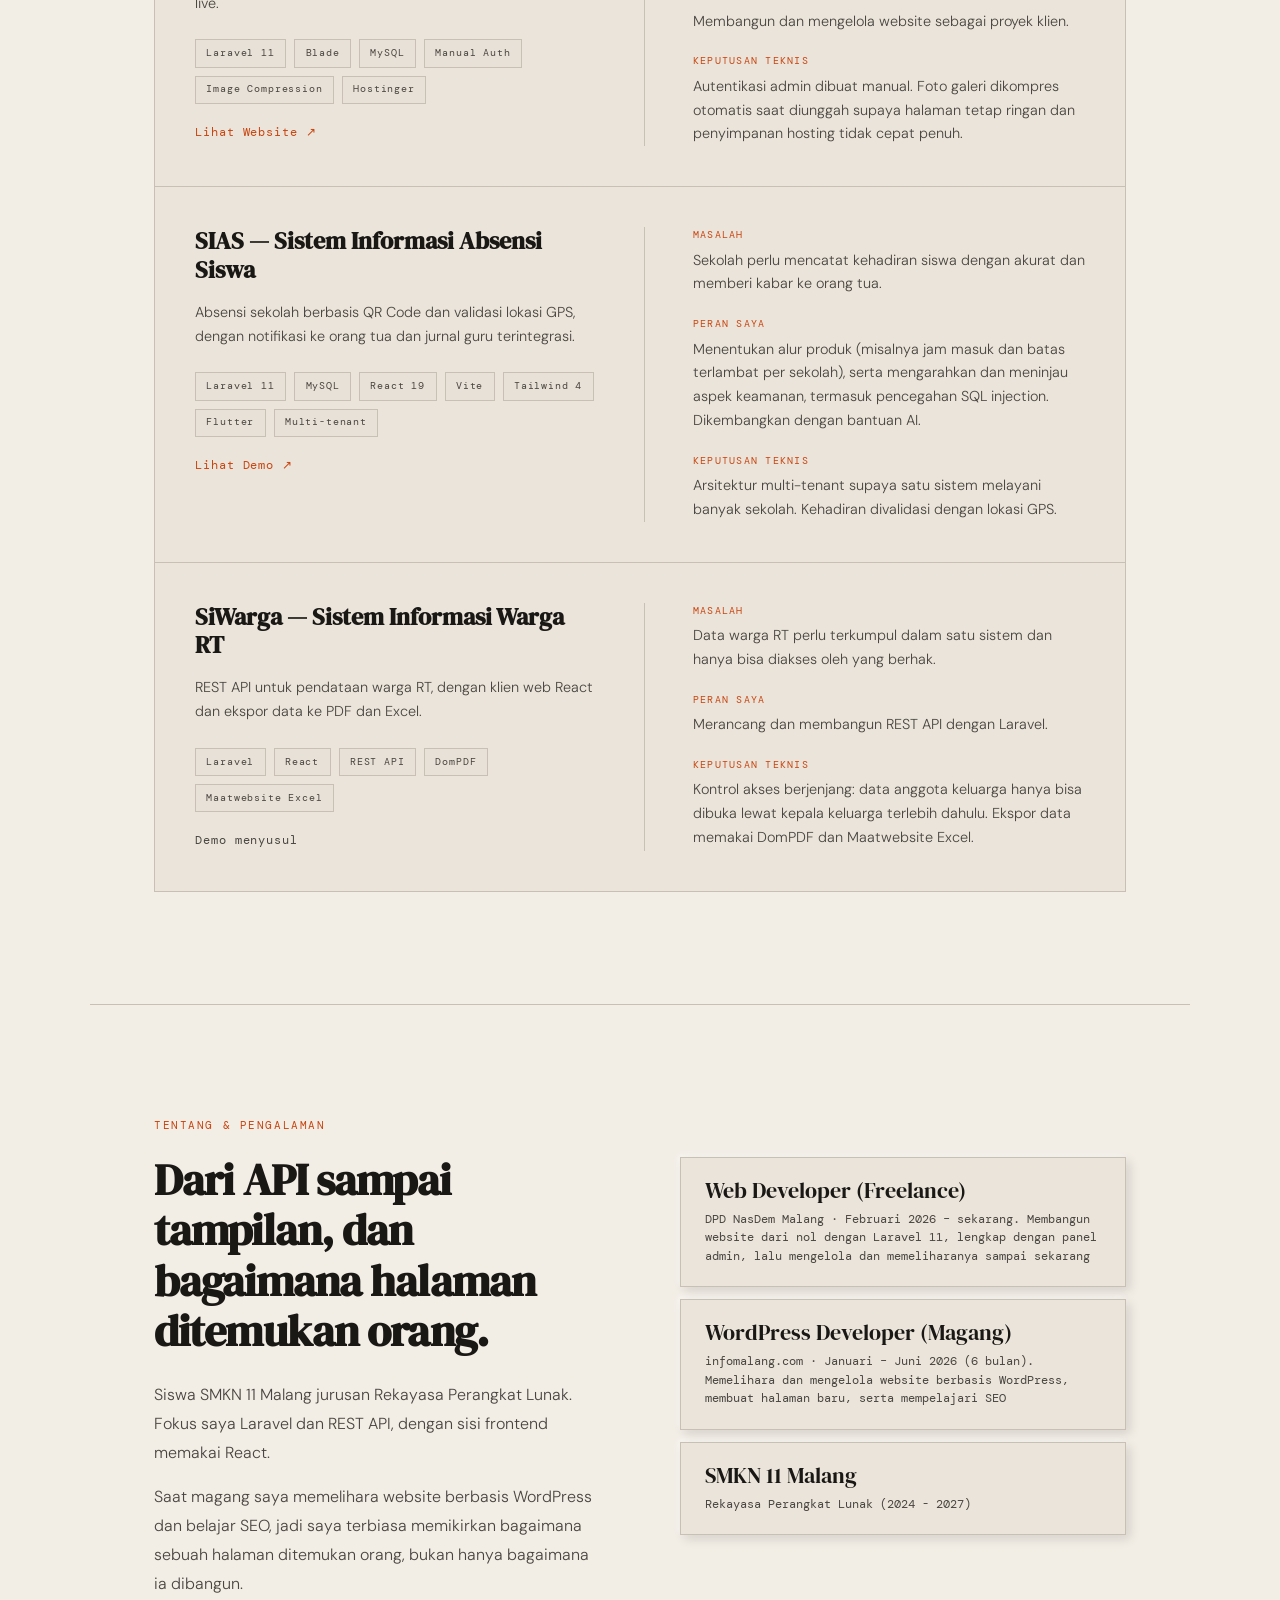
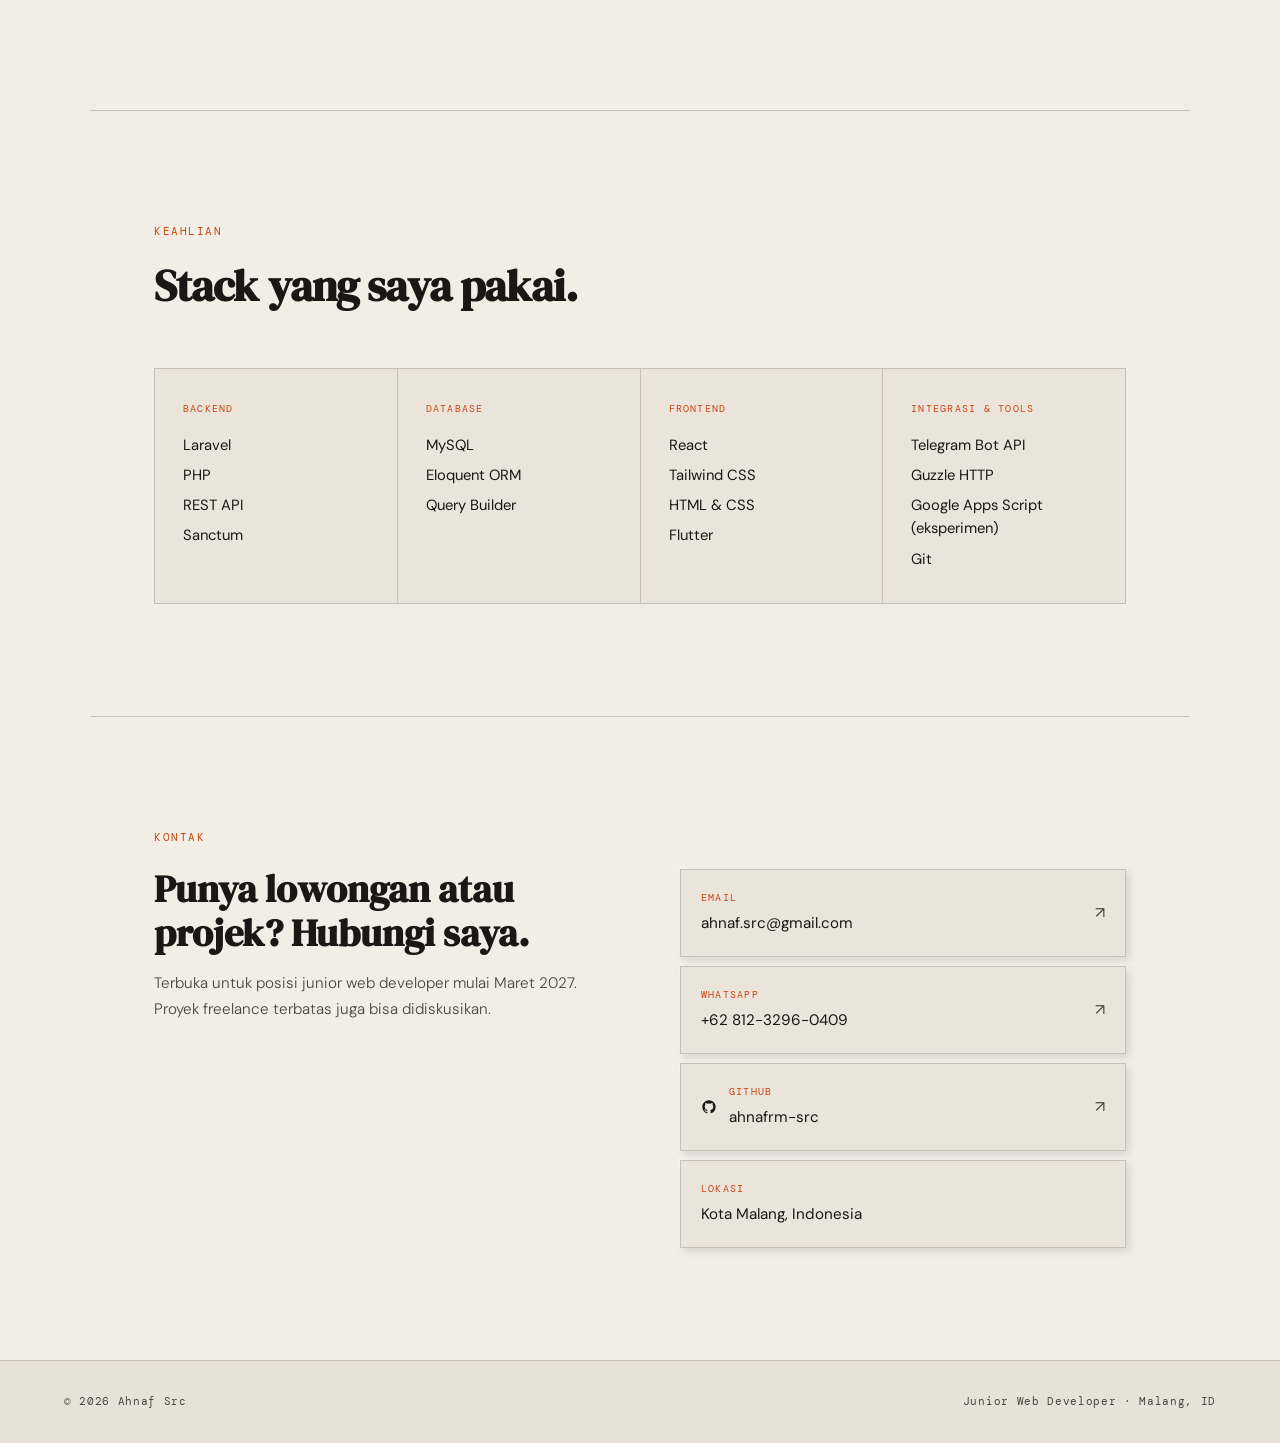
==== commit 3d41c92e: "Update job description dates in index.html" ====
--- a/index.html
+++ b/index.html
@@ -237,7 +237,7 @@
       <div class="stat-row">
         <div class="stat-item">
           <div class="stat-number">Web Developer (Freelance)</div>
-          <div class="stat-desc">DPD NasDem Malang · Sekarang. Membangun website dari nol dengan Laravel 11, lengkap dengan panel admin, lalu mengelola dan memeliharanya sampai sekarang</div>
+          <div class="stat-desc">DPD NasDem Malang · Februari 2026 – sekarang. Membangun website dari nol dengan Laravel 11, lengkap dengan panel admin, lalu mengelola dan memeliharanya sampai sekarang</div>
         </div>
         <div class="stat-item">
           <div class="stat-number">WordPress Developer (Magang)</div>
